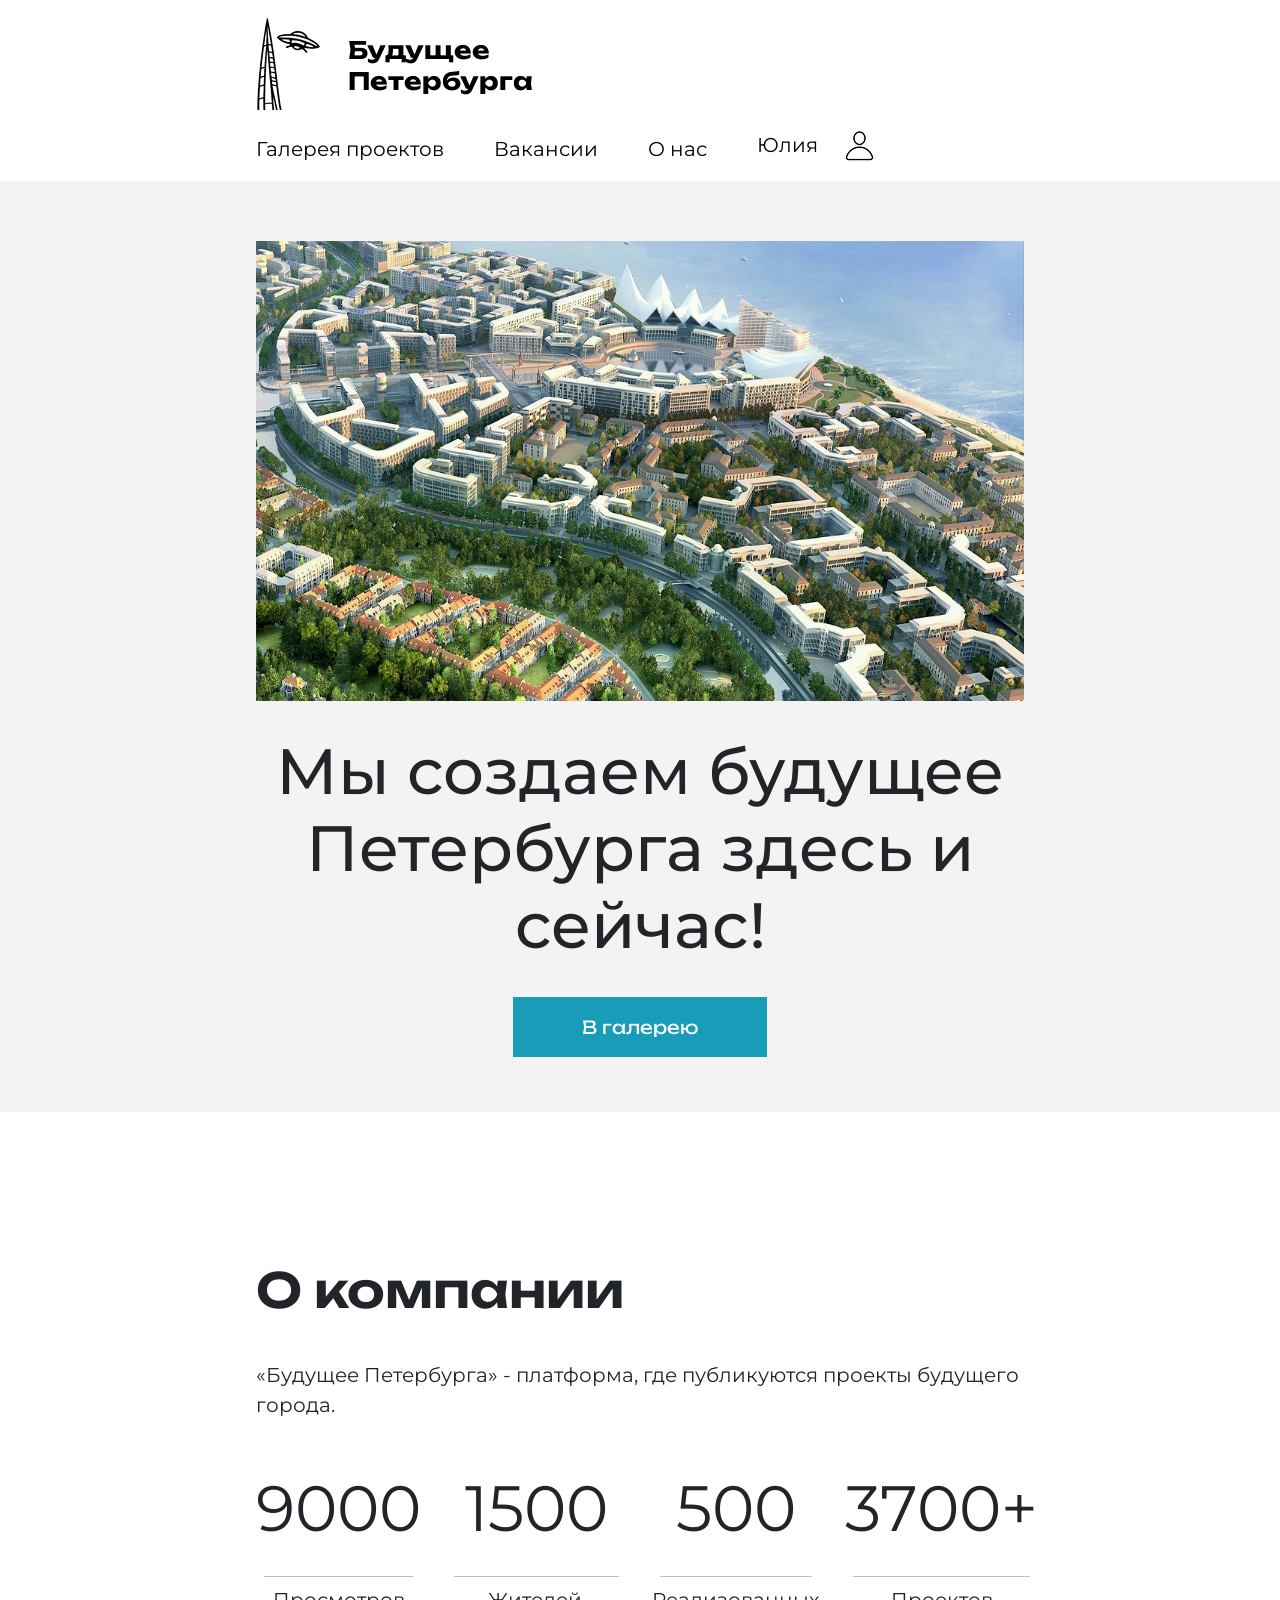
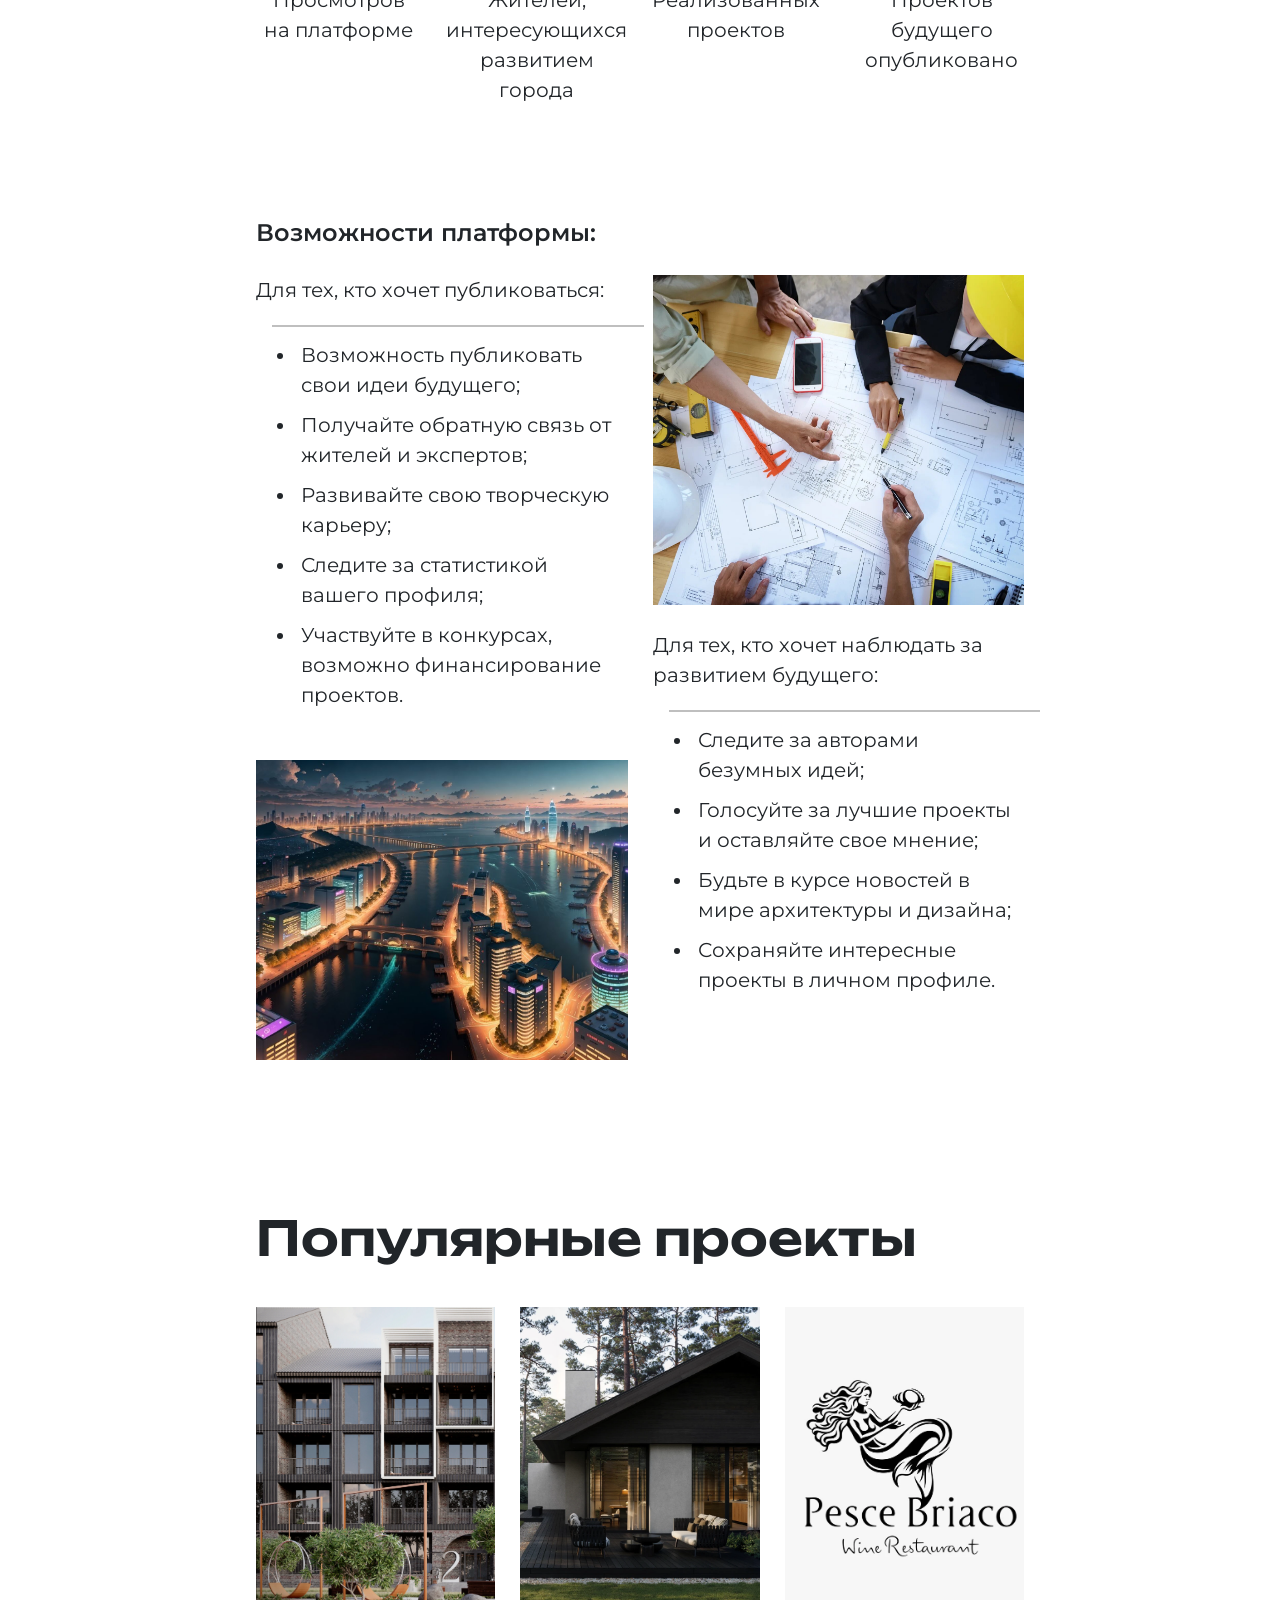
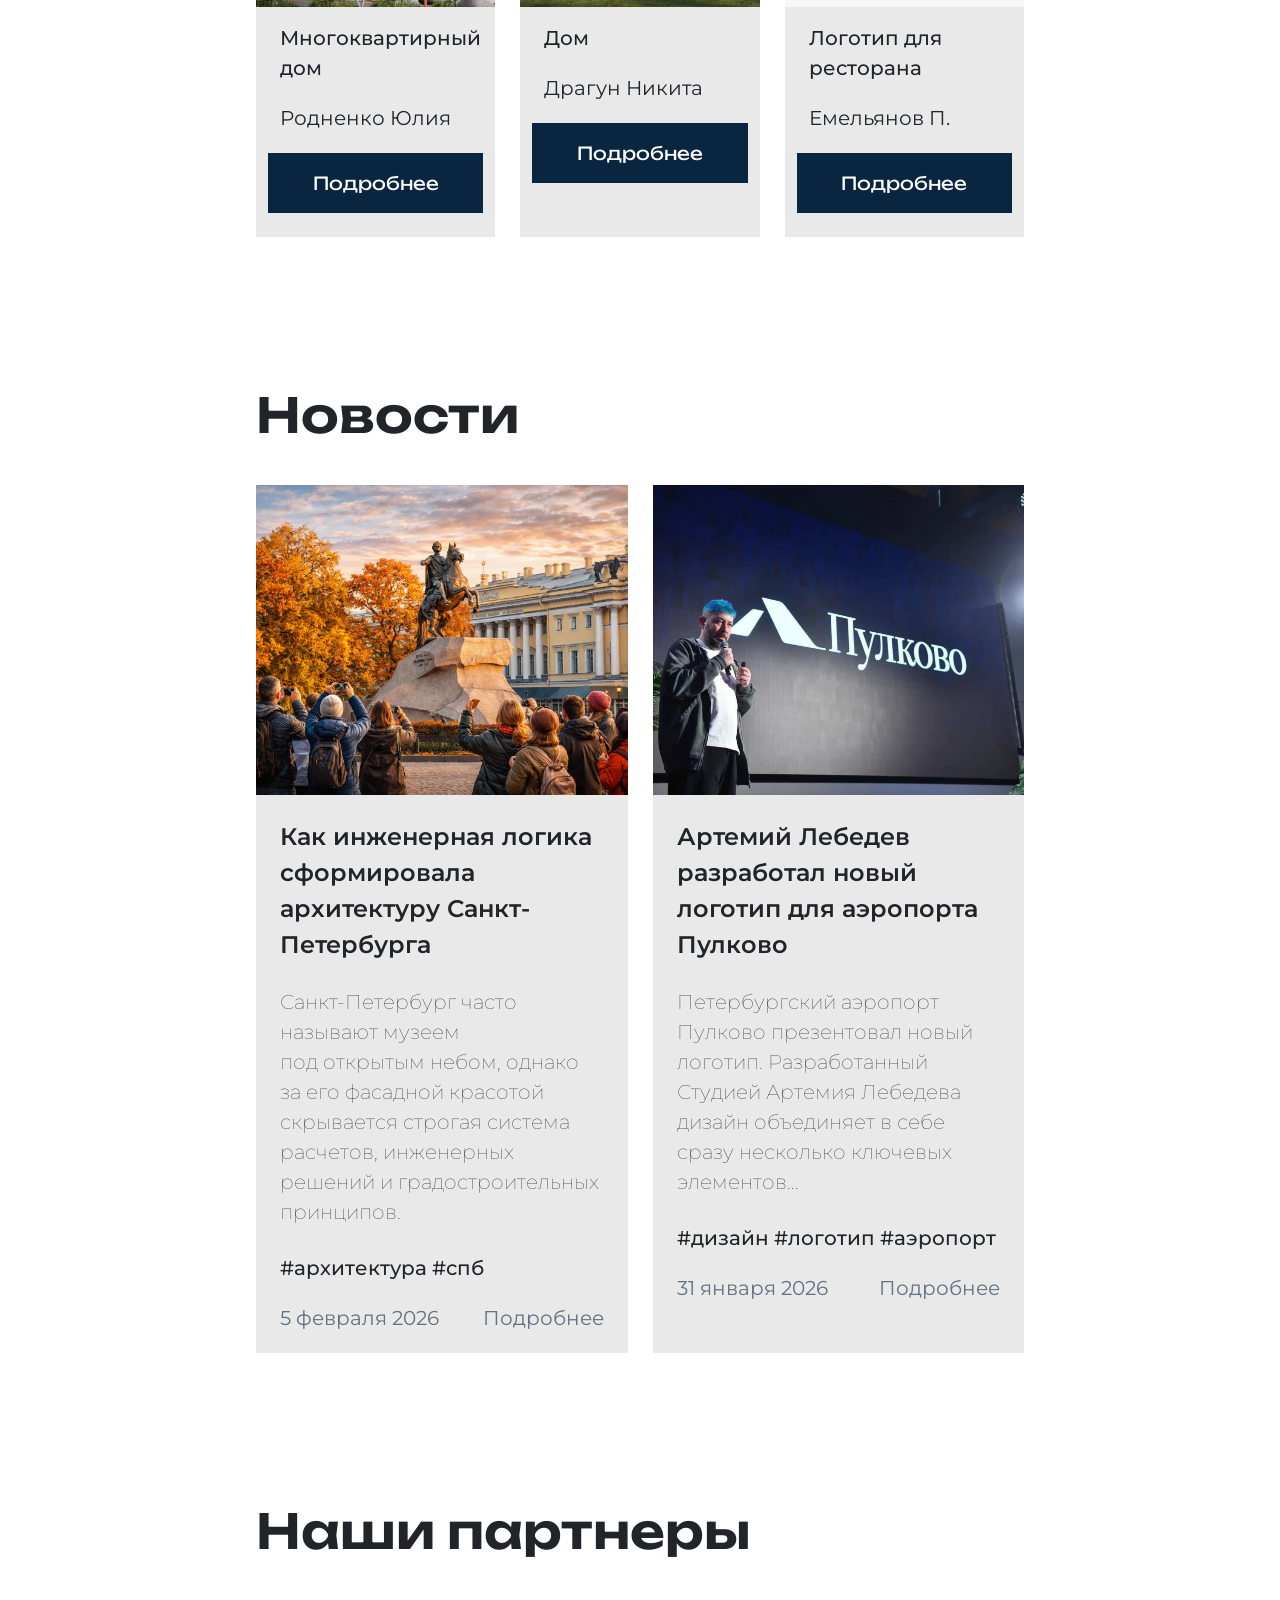
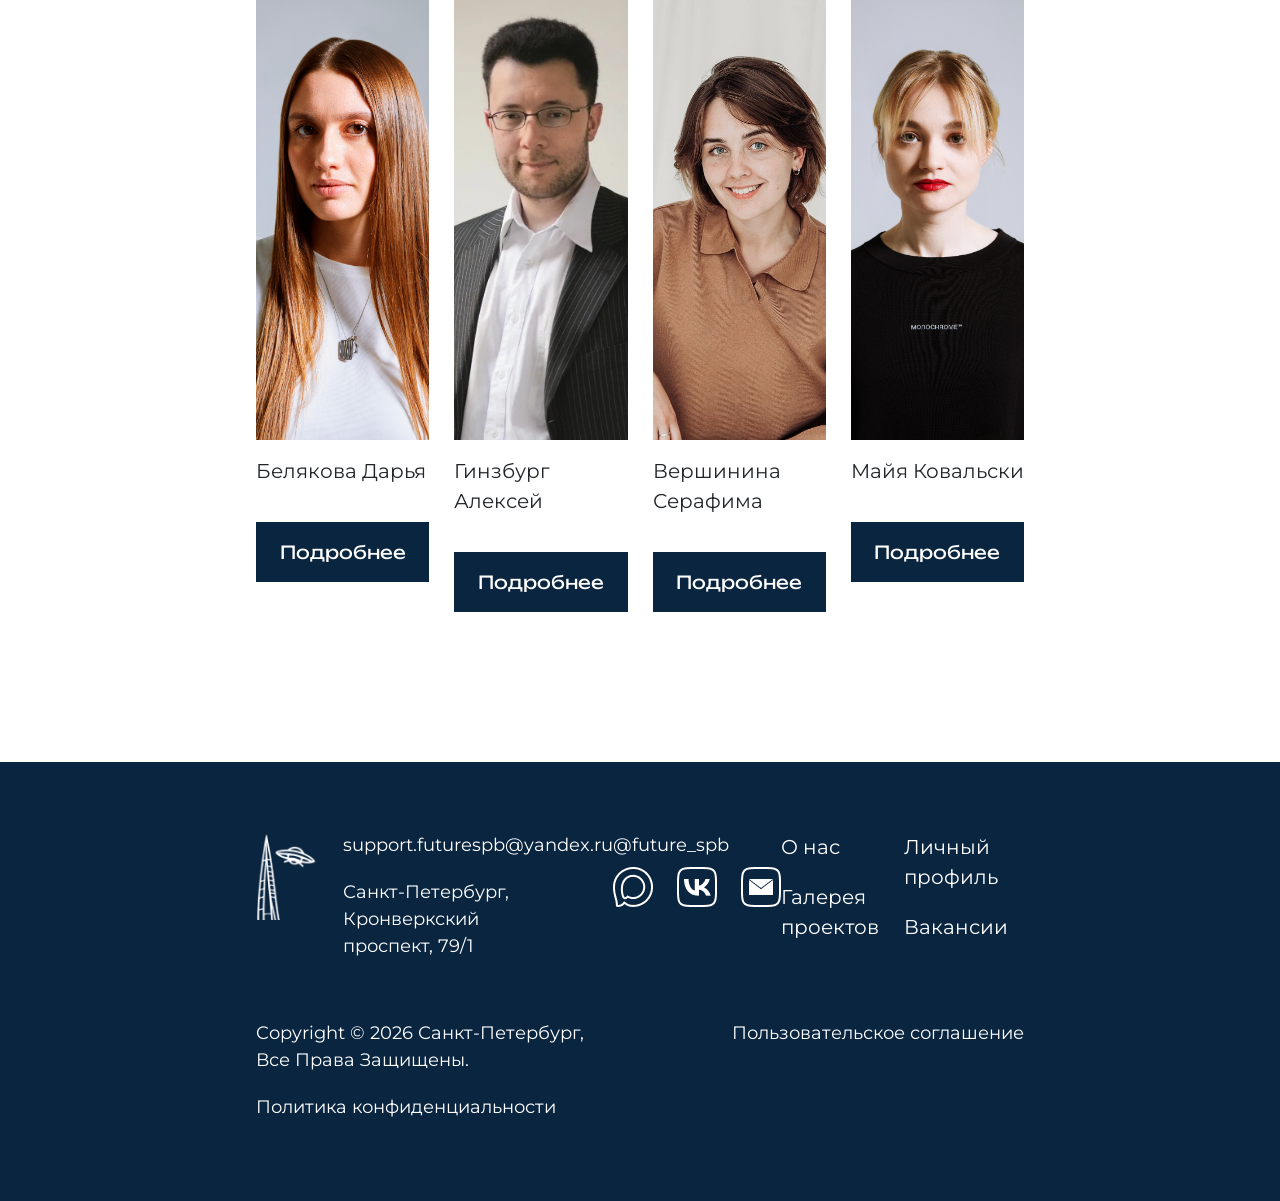
==== index.html @ 9d656112 "Add files via upload" ====
<!DOCTYPE html>
<html lang="en">
<head>
    <meta charset="UTF-8">
    <meta name="viewport" content="width=device-width, initial-scale=1.0">
    <title>Будущее Петербурга</title>
    <link href="https://cdn.jsdelivr.net/npm/bootstrap@5.3.8/dist/css/bootstrap.min.css" rel="stylesheet" integrity="sha384-sRIl4kxILFvY47J16cr9ZwB07vP4J8+LH7qKQnuqkuIAvNWLzeN8tE5YBujZqJLB" crossorigin="anonymous">
    <link href="https://fonts.googleapis.com/css?family=Unbounded" rel="stylesheet">
    <link rel="stylesheet" href="style.css"> 
</head>
<body>
    <div class="content">
        <header class="shapka">
                <div class="logo">
                    <img class="logo_img" src="img/Group 239.png" alt="logo">
                    <h2><a href="index.html">Будущее<br>Петербурга</a></h2>
                </div>
                <nav class="navigation">
                    <input type="checkbox" id="burger-checkbox" class="burger-checkbox">
                    <label for="burger-checkbox" class="burger-icon">
                        <span></span>
                        <span></span>
                        <span></span>
                    </label>
                    <ul class="nav-menu">
                        <li><a href="gallery.html">Галерея проектов</a></li>
                        <li><a href="jobs.html">Вакансии</a></li>
                        <li><a href="about_us.html">О нас</a></li>
                        <li>
                            <div class="profile_shapka">
                                <a href="profile.html">Юлия</a>
                                <img class="profile_icon" src="img/UserMale.png" alt="icon_profile">
                            </div>
                        </li>
                    </ul>
                </nav>
        </header>
    </div>
        <section  class="block_banner">
            <div class="content">
                <div class="banner_block">
                    <img class="img_homebanner" src="img/banner.jpg" alt="bannerimg">
                    <h1>Мы создаем будущее<br>Петербурга здесь и сейчас!</h1>
                    <button class="button_homebanner">В галерею</button>
                </div>
            </div>
        </section>
    <div class="content">
        <section class="section_n">
            <h2>О компании</h2>
            <p>«Будущее Петербурга» - платформа, где публикуются проекты будущего города.</p>
            <div class="stat">
                <div class="stat1">
                    <p class="stat_num">9000</p>
                    <hr>
                    <p>Просмотров на&nbsp;платформе</p>
                </div>
                <div class="stat1">
                    <p class="stat_num">1500</p>
                    <hr>
                    <p>Жителей, интересующихся развитием города</p>
                </div>
                <div class="stat1">
                    <p class="stat_num">500</p>
                    <hr>
                    <p>Реализованных проектов</p>
                </div>
                <div class="stat1">
                    <p class="stat_num">3700+</p>
                    <hr>
                    <p>Проектов будущего опубликовано</p>
                </div>
            </div>
            <p class="podzagolovok">Возможности платформы:</p>
            <div class="vozmojnosti">
                <div class="vozmojnosti_n">
                    <p>Для тех, кто хочет публиковаться:</p>
                    <hr>
                    <ul>
                        <li>Возможность публиковать свои идеи будущего;</li>
                        <li>Получайте обратную связь от жителей и&nbsp;экспертов;</li>
                        <li>Развивайте свою творческую карьеру;</li>
                        <li>Следите за статистикой вашего профиля;</li>
                        <li>Участвуйте в конкурсах, возможно финансирование проектов.</li>
                    </ul>
                    <img class="vozmojnosti_img1" src="img/vozmojnost2.jpg" alt="vozmojnost1img1">
                </div>
                <div class="vozmojnosti_n">
                    <img class="vozmojnosti_img2" src="img/vozmojnost1.jpg" alt="vozmojnost1img2">
                    <p>Для тех, кто хочет наблюдать за развитием будущего:</p>
                    <hr>
                    <ul>
                        <li>Следите за авторами безумных идей;</li>
                        <li>Голосуйте за лучшие проекты и оставляйте свое мнение;</li>
                        <li>Будьте в курсе новостей в мире архитектуры и&nbsp;дизайна;</li>
                        <li>Сохраняйте интересные проекты в личном профиле.</li>
                    </ul>
                </div>
            </div>    
        </section>
        <section>
            <h2>Популярные проекты</h2>
            <div class="popular_projects">
                <article class="popular_project">
                    <img class="popprojectimg" src="img/popproject1.png" alt="popprojectimg1">
                    <p class="heshtag">Многоквартирный дом</p>
                    <p>Родненко Юлия</p>
                    <div class="button_popproject_block">
                        <button class="button_popproject">Подробнее</button>
                    </div> 
                </article>
                <article class="popular_project">
                    <img class="popprojectimg" src="img/popproject2.png" alt="popprojectimg2">
                    <p class="heshtag">Дом</p>
                    <p>Драгун Никита</p>
                    <div class="button_popproject_block">
                        <button class="button_popproject">Подробнее</button>
                    </div>
                </article>
                <article class="popular_project">
                    <img class="popprojectimg" src="img/popproject3.png" alt="popprojectimg3">
                    <p class="heshtag">Логотип для ресторана</p>
                    <p>Емельянов П.</p>
                    <div class="button_popproject_block">
                        <button class="button_popproject">Подробнее</button>
                    </div>
                </article>
            </div>
        </section>
        <section>
            <h2>Новости</h2>
            <div class="novosti">
                <article class="novost">
                    <img class="novost_img" src="img/novost1.jpg" alt="imgnovost1">
                    <div class="novost_text">
                        <p class="podzagolovok">Как инженерная логика сформировала архитектуру Санкт-Петербурга</p>
                        <p class="text_light">Санкт-Петербург часто называют музеем под&nbsp;открытым небом, однако за его фасадной красотой скрывается строгая система расчетов, инженерных решений и&nbsp;градостроительных принципов.</p>
                        <p class="heshtag">#архитектура #спб</p>
                        <div class="novost_inf">
                            <p>5 февраля 2026</p>
                            <p>Подробнее</p>
                        </div>
                    </div> 
                </article>
                <article class="novost">
                    <img class="novost_img" src="img/novost2.jpg" alt="imgnovost2">
                    <div class="novost_text">
                        <p class="podzagolovok">Артемий Лебедев разработал новый логотип для аэропорта Пулково</p>
                        <p class="text_light">Петербургский аэропорт Пулково презентовал новый логотип. Разработанный Студией Артемия Лебедева дизайн объединяет в себе сразу несколько ключевых элементов...</p>
                        <p class="heshtag">#дизайн #логотип #аэропорт</p>
                        <div class="novost_inf">
                            <p>31 января 2026</p>
                            <p>Подробнее</p>
                        </div>
                    </div>
                </article> 
            </div>
        </section>
        <section>
            <h2>Наши партнеры</h2>
            <div class="partners">
                <div class="partner_n">
                    <img class="partnerimg" src="img/partner1.jpg" alt="partnerimg1">
                    <p>Белякова Дарья</p>
                    <button class="button_partners">Подробнее</button>
                </div>
                <div class="partner_n">
                    <img class="partnerimg" src="img/partner2.jpg" alt="partnerimg2">
                    <p>Гинзбург Алексей</p>
                    <button class="button_partners">Подробнее</button>
                </div>
                <div class="partner_n">
                    <img class="partnerimg" src="img/partner3.jpg" alt="partnerimg3">
                    <p>Вершинина Серафима</p>
                    <button class="button_partners">Подробнее</button>
                </div>
                <div class="partner_n">
                    <img class="partnerimg" src="img/partner4.jpg" alt="partnerimg4">
                    <p>Майя Ковальски</p>
                    <button class="button_partners">Подробнее</button>
                </div>
            </div>
        </section>
    </div>
    <footer>
        <div class="footer_1">
            <div class="fotter">
                <div class="fotter_logo">
                    <img class="logo_img_footer" src="img/Mask group.png" alt="logo_footeer">
                </div>   
                <div class="contacts_footer">
                    <p>support.futurespb@yandex.ru</p>
                    <p>Санкт-Петербург, Кронверкский<br>проспект, 79/1</p>
                </div> 
            </div>
            <div>
                <p style="margin-bottom: 8px;">@future_spb</p>
                <div class="icons_footer">
                    <img class="iconsfooter" src="img/max_icon_white.png" alt="max">
                    <img class="iconsfooter" src="img/vk_icon_white.png" alt="vk">
                    <img class="iconsfooter" src="img/mail_icon_white.png" alt="mail">
                </div>
            </div>
            <div class="footer_text">
                <p><a href="about_us.html">О нас</a></p>
                <p><a href="gallery.html">Галерея проектов</a></p>
            </div>
            <div class="footer_text">
                <p><a href="profile.html">Личный профиль</a></p>
                <p><a href="jobs.html">Вакансии</a></p>
            </div>
        </div>   
        <div class="footer_2">
            <p>Copyright © 2026 Санкт-Петербург,<br>Все Права Защищены.</p>
            <p>Пользовательское соглашение</p>
            <p>Политика конфиденциальности</p>
        </div>
    </footer>
    <script src="script.js"></script>
</body>
</html>
---- style.css ----
@import url('https://fonts.googleapis.com/css2?family=Montserrat:ital,wght@0,100..900;1,100..900&display=swap');
.shapka {
    display: flex;
    justify-content: space-between;
    align-items: center;
    flex-wrap: wrap;
    gap: 20px;
    padding: 15px 0;
}
*{
    font-size: 20px;
    font-family: "Montserrat", sans-serif;
    font-weight: 400;
}
.shapka a {
    text-decoration: none;
    color: black;
}
.logo {
    display: flex;
    align-items: center;
    gap: 25px;
    font-family: "Unbounded";
}
.logo a {
    font-size: 24px;
    font-family: "Unbounded";
    font-weight: bold;
}
.logo h2 {
    line-height: 0.6;
}
.burger-checkbox {
    display: none; 
}
.navigation {
    display: flex;
    justify-content: space-between;
    font-family: "Montserrat", sans-serif;
    font-size: 24px;
}
.navigation ul {
    display: flex;
    gap: 50px;
    list-style: none;
    text-decoration: none;
    margin: 0;
    padding: 0;
}
.navigation li {
    text-decoration: none;
    font-size: 24px;
}
.profile_shapka {
    display: flex;
    justify-content: space-between; 
    font-family: "Montserrat", sans-serif;
    font-size: 24px;
    gap: 25px;
}
/* p {
    font-family: "Montserrat", sans-serif;
    font-size: 22px;
    font-weight: 400;
} */
h1 {
    font-family: "Montserrat", sans-serif;
    font-size: 64px;
}
h2 {
    font-size: 48px;
    font-family: "Unbounded";
    font-weight: 600;
}
h3 {
    font-family:"Montserrat", sans-serif;
    font-size: 24px;
    font-weight: 400;
}
.content {
    width: 60%; /* ноутюук 90%, компьютер 60%*/
    margin: 0 auto;
}
section {
    margin-bottom: 150px;
}
section h2 {
    margin-bottom: 40px;
}

/*ГЛАВНАЯ*/

.block_banner {
    background-color: #F3F3F3;
}
.banner_block {
    text-align: center;
}
.button_homebanner {
    width: 33%;
    height: 60px;
    font-family: "Unbounded";
    font-size: 18px;
    font-weight: 400;
    color: white;
    background-color: #189CB7;
    margin-top: 24px;
    margin-bottom: 55px;
    border: none;
}
.img_homebanner {
    width: 100%;
    height: 460px;
    margin-top: 60px;
    margin-bottom: 32px;
}
.stat1 hr {
    border: none;
    background-color: black;
    height: 1pt;
    margin: 8px 8px;
}
.stat {
    display: flex;
    gap: 25px;
    margin-top: 40px;
    margin-bottom: 90px;
}
.stat1 {
    width: 100%;
    text-align: center;
}
.stat_num {
    font-size: 64px;
}
.podzagolovok {
    font-size: 24px;
    font-weight: 600;
    margin-bottom: 24px;
}
.text_light {
    font-weight: 100;
    margin-bottom: 26px;
    margin-right: 24px;
}
.heshtag {
    font-weight: 500;
}
.vozmojnosti {
    display: flex;
    gap: 25px;
}
.vozmojnosti_n {
    width: 100%;
}
.vozmojnosti_n hr {
    border: none;
    background-color: black;
    width: 100%;
    height: 1pt;
    margin: 8px 16px;
}
.vozmojnosti_n li {
    padding: 5px;
    font-family: "Montserrat", sans-serif;
}
.vozmojnosti_img1 {
    width: 100%;
    height: 300px;
    object-fit: cover;
    margin-top: 25px;
}
.vozmojnosti_img2 {
    width: 100%;
    height: 330px;
    object-fit: cover;
    margin-bottom: 25px;
}
.popular_projects {
    display: flex;
    justify-content: space-between;
    gap: 25px;
}
.popprojectimg {
    width: 100%;
    height: 300px;
    margin-bottom: 16px;
    object-fit: cover;
}
.button_popproject {
    width: 90%;
    height: 60px;
    color:white;
    background-color: #0A2540;
    margin-bottom: 24px;
    font-family: "Unbounded";
    font-size: 18px;
    font-weight: 400;
    border: none;
}
.button_popproject_block {
    text-align: center;
}
.popular_project {
    width: 100%;
    text-align:left;
    background-color: #E9E9E9;
}
.popular_project p {
    margin-left: 24px;
}
.novosti {
    display: flex;
    gap: 25px;
}
.novost {
    background-color: #E9E9E9;
    width: 100%;
}
.novost_text p {
    margin-left: 24px;
}
.novost_img {
    width: 100%;
    height: 310px;
    object-fit: cover;
    margin-bottom: 24px;
}
.novost_inf {
    display: flex;
    justify-content: space-between;
    margin-right:24px ;
    color: #0A2540;
    opacity: 0.6;

    margin-top: 16px;
}
.partners {
    display: flex;
    gap: 25px;
}
.partner_n {
    width: 100%;
}
.partnerimg {
    width: 100%;
    height: 440px;
    object-fit: cover;
    margin-bottom: 16px;
}
.button_partners {
    width: 100%;
    height: 60px;
    background-color: #0A2540;
    color: white;
    margin-top: 16px;
    font-family: "Unbounded";
    font-size: 18px;
    font-weight: 400;
    border: none;
}
footer p {
    font-size: 18px;
}
footer {
    background-color: #0A2540;
    color: white;
    
}
.footer_1 {
    display: flex;
    width: 60%; /* ноутюук 90%, компьютер 60%*/
    margin: 0 auto;
    justify-content: space-between;
    padding-top: 70px;
}
.footer_2 {
    display: flex;
    flex-wrap: wrap;
    justify-content: space-between;
    width: 60%;  /* ноутюук 90%, компьютер 60%*/
    margin: 0 auto;
    padding-bottom: 60px;
    margin-top: 40px;
}
.logo_img_footer {
    height: 88px;
}
.contacts_footer {
    gap: 8px;
}
.fotter {
    display: flex;
    gap: 25px;
}
.footer_text {
    gap: 8px; 
}
.footer_text a {
    text-decoration: none;
    color: white;
}
.icons_footer {
    display: flex;
    gap: 24px;
}

/*ГАЛЕРЕЯ*/

.nameh2 {
    margin-top: 90px;
    margin-bottom: 60px;
}
.filter1 {
    display: grid;
    grid-template-columns: auto 1fr;
    align-items: baseline;
    gap: 16px;
}
select {
    font-family: "Montserrat", sans-serif;
    font-size: 20px;
    border: none;
}
option {
    border: none;
}
.arrowdownimg {
    width: 2%;
    height: 10px;
}
.filterr {
    border: none;
    background-color: black;
    height: 1pt;
    width: 100%;
    margin-top: 0;
    margin-bottom: 24px;
}
.grid_gallery {
    display: grid;
    grid-template-columns: repeat(4, 1fr);
    grid-template-rows: auto;
    column-gap: 25px;
    row-gap: 60px;
}
.gallery_projects {
    display: grid;
    width: 100%;
    grid-template-rows: auto auto auto; 
}
.article_twolike {
    display: grid;
    grid-template-columns: repeat(2, 1fr);
    gap: 16px;
    align-items: start;
}
.article_stat_n {
    display: grid;
    grid-template-rows: auto auto;
    gap: 4px;
    justify-items: center;
}
.article_text_all {
    display: grid;
    grid-template-columns: auto auto;
    padding-top: 16px;
}
.icons_gallery {
    vertical-align: middle;
    width: 24px;
    height: auto;
}
.article_text {
    display: flex;
    padding-right: 8px;
}
.images {
    position: relative;
}
.heart {
    position: absolute;
    top: 16px;
    right: 16px;
    cursor: pointer;
    z-index: 2;
}
.galleryimg {
    width: 100%;
    height: 310px;
    object-fit: cover;
}
.article_views {
    opacity: 0.6;
    font-size: 22px;
    margin: 0;
}
.gallery_button {
    align-content: center;
    width: 33%;
    height: 60px;
    background-color: #0A2540;
    color: white;
    font-size: 18px;
    font-family: "Unbounded";
    font-weight: 400;
    border: none;
}
.button_gallery {
    margin-top: 60px;
    text-align: center;
}

/* О нас */

.img_aboutcompany1 {
    width: 100%;
    height: 100%;
    object-fit: cover;
}
.img_rucovoditel {
    width: 100%;
    height: 432px;
    object-fit: cover;
    object-position: 0% 15%;
}
.img_sotrudniki {
    width: 100%;
    height: 477px;
    object-fit: cover;
    margin-bottom: 24px;
}

.card {
    border: none;
    --bs-card-spacer-y: 0;
    --bs-card-spacer-x: 0;
}
.card-img-top {
    width: 100%;
    height: 477px;
    object-fit: cover;
    margin-bottom: 24px;
    border-top-left-radius: 0;
    border-top-right-radius: 0;
}
.card.mb-3 {
    border: none;
    margin-bottom: 60px !important;
}

.img-fluid {
    width: 100%;
    height: 432px;
    object-fit: cover;
    object-position: 0% 15%;
}
.card-title {
    font-size: 24px;
    font-weight: 600;
    margin-bottom: 24px;
}
.rounded-start {
    border-bottom-left-radius: 0 !important;
    border-top-left-radius: 0 !important;
}
.medium-24 {
    font-size: 20px;
    font-weight: 500;
}
.icons_media {
    display: flex;
    gap: 24px;
    margin-top: 8px;
}
.text-contacts p {
    padding: 0 0 8px;
    margin: 0;
}
.text-contacts {
    margin-bottom: 24px;

}
@media (min-width: 1400px) {
    .container, .container-lg, .container-md, .container-sm, .container-xl, .container-xxl {
        max-width: 1183px;
    }
}

/* Вакансии */

.imgjobs {
    width: 25%;
    height: 324px;
    object-fit: cover;
}
.button_jobs {
    width: 33%;
    height: 60px;
    background-color: #0A2540;
    color: white;
    font-size: 18px;
    font-family: "Unbounded";
    font-weight: 400;
    border: none;
    margin-top: 12px;
}
.form_l {
    width: 100%;
}
.form_f {
    width: 100%;
}
.applicationimg {
    width: 50%;
    height: 570px;
    object-fit: cover;
}
.forma_appc {
    display: flex;
    gap: 25px;
}
.button_app {
    width: 100%;
    height: 60px;
    background-color: #189CB7;
    color: white;
    font-size: 18px;
    font-family: "Unbounded";
    font-weight: 400;
    border: none;
}
.mb-3 {
    margin-bottom: 16px !important;
}
textarea {
    margin-bottom: 12px;
}
.jobs_name {
    margin-bottom: 16px;
}
.form-control {
  height: 60px;
  display: block;
  width: 100%;
  padding: .375rem .75rem;
  font-weight: 400;
  line-height: 1.5;
  color: black;
  -webkit-appearance: none;
  -moz-appearance: none;
  appearance: none;
  background-color: #E9E9E9;
  background-clip: padding-box;
  border: none;
  border-radius: 0;
  transition: border-color .15s 
ease-in-out, box-shadow .15s 
ease-in-out;
}
.form-control:focus {
  border-color: #189CB7;
  box-shadow: 0 0 0 .15rem #189CB7;
}
.vakansii {

}
.vakansia {
    display: flex;
    flex-direction: column;
    gap: 25px;
}
.vakansia_info {
    display: flex;
    flex-direction: column;
    justify-content: space-between;
}
.vakansia_info_if {
    display: flex;
    justify-content: space-between;
}
.vv {
    display: flex;
    gap:25px;
}
/* Личный профиль */

.navigation_profile {
    display: flex;
}
.navigation_n1 {
    background-color: #189CB7;
    color: white;
    padding: 24px 24px;
    font-family: "Montserrat", sans-serif;
}
.navigation_n {
    background-color: #E9E9E9;
    color: black;
    padding: 24px 24px;
    font-family: "Montserrat", sans-serif;
}
.hr_navigation_profile {
    margin: 0;
    padding: 0;
    opacity: 1;
    margin-bottom: 60px;
}
.img_profile {
    width: 100%;
    height: 100%;
    object-fit: cover;
}
.profile_block1 {
    display: flex;
    gap: 25px;
}
.profile_block1_n1 {
    display: flex;
    width: 33%;
}
.profile_block1_n2 {
    display: flex;
    width: 67%;
}
.profile_block1_n {
    display: flex;
}
.profile_block1_n_1 {
    width: 62%;
}
.profile_block1_n_2 {
    width: 48%;
}
.profile_inf {
    display: flex;
    justify-content: space-between;
}
.button_profile1 {
    width: 100%;
    height: 60px;
    font-size: 18px;
    font-family: "Unbounded";
    font-weight: 400;
    border: none;
    background-color: #0A2540;
    color: white;
    margin-top: 50px;
}
.about_me {
    display: flex;
    flex-direction: column;
    gap: 16px;
    margin-top: 24px;
}
.about_me p {
    margin-bottom: 0px;
}
.username1 {
    margin-top: 16px;
    margin-bottom: 24px;
}
.profile_inff {
    display: flex;
    flex-direction: column;
    gap: 16px;
}
.profile_inf p {
    margin-bottom: 0px;
}
.h3_profile {
    margin-bottom: 40px;
}
.img_profile1 {
    width: 100%;
    height: 289px;
}
.inf_stat {
    margin-top: 40px;
}
.img_profile2 {
    width: 100%;
    height: 289px;
}
.numbers {
    display: flex;
    justify-content: space-around;
    margin-top: 4px;
}
.numbers p {
    font-weight: 100;
}
.filter2 {
    display: grid;
    grid-template-columns: auto 1fr;
    align-items: baseline;
    gap: 16px;
    margin-top: 90px;
    margin-bottom: 40px;
}
.profile_block2 {

}
.statiss {
    display: flex;
    gap: 25px;
}
.profile_block3 {

}
.izbrannoe_cont {
    display: grid;
    column-gap: 25px;
    row-gap: 60px;
    grid-template-columns: repeat(4, 1fr);
    grid-template-rows: auto;
    
}
.izbrannoe_card {
    display: flex;
    flex-direction: column;
    width: 100%;
    
}
.cross {
    position: absolute;
    top: 16px;
    right: 16px;
    cursor: pointer;
    z-index: 2; 
}
.img_profile3 {
    width: 100%;
    height: 265px;
    object-fit: cover;
}
.inf_heart {
    margin-top: 24px;
    display: flex;
    flex-direction: column;
    gap: 8px;
    margin-bottom: auto;
}
.semibold-20 {
    font-weight: 600;
}
.button_projectsp {
    width: 100%;
    height: 60px;
    font-size: 18px;
    font-family: "Unbounded";
    font-weight: 400;
    border: none;
    background-color: #E9E9E9;
    color: black;
    margin-top: 16px;
}
.chat_block {
    display: flex;
    gap: 45px;
    align-items: center;
}
.chat_img {
    border-radius: 150px;
    height: 70px;
}
.chatn {
    display: flex;
    justify-content: space-between;
    align-items: center;
}
.done {
    height: 40px;
}
.done2 {
    height: 22px;
}

/* адаптив планшет */

@media (min-width: 768px) and (max-width: 991px) {
    body {
    font-size: 18px;
    font-family: "Montserrat", sans-serif;
}
    * {
        font-size: 18px;
    }
    .shapka {
        display: flex;
        justify-content: space-between;
        align-items: center;
        flex-wrap: wrap;
        gap: 20px;
        padding: 15px 0;
    }
    .shapka a {
        text-decoration: none;
        color: black;
}
    .logo {
        display: flex;
        align-items: center;
        gap: 25px;
        font-family: "Unbounded";
    }
    .burger-checkbox {
        display: none;
    }
    .burger-icon {
        display: flex;
        flex-direction: column;
        width: 30px;
        height: 22px;
        justify-content: space-between;
    }
    .burger-icon span {
        height: 3px;
        width: 100%;
        background-color: black;
    }
    .nav-menu {
        display: none !important;
        flex-direction: column !important;
        width: 100%;
        background-color: white;
        align-items: center;
        padding: 20px 0;
        margin-top: 20px;
        border-top: 1px solid #eee;
    }
    .nav-menu li {
        margin: 10px 0;
        width: 100%;
        text-align: center;
    }
    .burger-checkbox:checked ~ .nav-menu {
        display: flex !important;
    }
    .navigation ul {
        gap: 0 !important;
    }
    .logo a {
        font-size: 18px;
        font-family: "Unbounded";
        font-weight: bold;
}
    .logo h2 {
        line-height: 0.9;
}
    .navigation {
        flex-wrap: wrap;
        display: flex;
        justify-content: flex-end;
        font-family: "Montserrat", sans-serif;
        font-size: 18px;
    }
    .navigation ul {
        display: flex;
        gap: 50px;
        list-style: none;
        text-decoration: none;
        margin: 0;
        padding: 0;
        position: absolute;
        top: 120px;
        left: 4px;
        z-index: 10;
    }
    .navigation li {
        display: flex;
        justify-content: flex-end;
        text-decoration: none;
        font-size: 18px;
        margin-right: 84px;
    }
    .profile_shapka {
        display: flex;
        justify-content: flex-end;
        justify-content: space-between; 
        font-family: "Montserrat", sans-serif;
        font-size: 24px;
        gap: 8px;
    }
    h1 {
        font-family: "Montserrat", sans-serif;
        font-size: 24px;
}
    h2 {
        font-size: 24px;
        font-family: "Unbounded";
        font-weight: 600;
}
    h3 {
        font-family:"Montserrat", sans-serif;
        font-size: 20px;
        font-weight: 400;
}
    .content {
        width: 90%; /* ноутюук 90%, компьютер 60%*/
        margin: 0 auto;
    }
    section {
        margin-bottom: 65px;
}
    section h2 {
        margin-bottom: 35px;
}
    /*ГЛАВНАЯ*/

    .block_banner {
        background-color: #F3F3F3;
}
    .banner_block {
        text-align: center;
}
    .button_homebanner {
        width: 50%;
        height: 44px;
        font-family: "Unbounded";
        font-size: 16px;
        font-weight: 400;
        color: white;
        background-color: #189CB7;
        margin-top: 24px;
        margin-bottom: 24px;
        border: none;
}
    .img_homebanner {
        width: 100%;
        height: 400px;
        margin-top: 24px;
        margin-bottom: 24px;
}
    .stat1 hr { 
        border: none;
        background-color: black;
        height: 1pt;
        margin: 8px 8px;
    }
    .stat {
        display: flex;
        flex-wrap: wrap; 
        gap: 20px;
        margin-top: 32px;
        margin-bottom: 35px; 
    }
    .stat1 {
        width: 48%;
        text-align: center;
}
    .stat_num {
        font-size: 40px;
}
    .podzagolovok {
        font-size: 20px;
        font-weight: 600;
        margin-bottom: 24px; /* подумать */
}   
    .text_light {
        font-weight: 100;
        margin-bottom: 26px;
        margin-right: 24px;
    }
    .heshtag {
        font-weight: 500;
}
    .vozmojnosti {
        display: flex;
        gap: 20px;
    }
    .vozmojnosti_n {
        width: 100%;
}
    .vozmojnosti_n hr {
        border: none;
        background-color: black;
        width: 100%;
        height: 1pt;
        margin: 8px 16px;  /* подумать */
}
    .vozmojnosti_n li {
        padding: 5px; /* подумать */
        font-family: "Montserrat", sans-serif;
    }
    .vozmojnosti_img1 {
        width: 100%;
        height: 400px; /* подумать */
        object-fit: cover;
        margin-top: 24px;
}
    .vozmojnosti_img2 {
        width: 100%;
        height: 430px; /* подумать */
        object-fit: cover;
        margin-bottom: 44px;
}
    .popular_projects {
    display: flex;
    overflow-x: auto;
    overflow-y: hidden;
    scroll-snap-type: x mandatory;
    scroll-behavior: smooth;
    width: 768px;
    max-width: 100%;
    margin: 50px auto;
    padding: 10px;
    justify-content: space-between;
    gap: 20px;
    align-items: stretch;
    }
    .popprojectimg {
        width: 100%;
        height: 100%; 
        margin-bottom: 16px;
        object-fit: cover;
    }
    .button_popproject {
        width: 90%;
        height: 44px;
        color:white;
        background-color: #0A2540;
        margin-bottom: 24px;
        font-family: "Unbounded";
        font-size: 16px;
        font-weight: 400;
        border: none;
}
    .button_popproject_block {
        text-align: center;
}
    .popular_project {
        width: 100%;
        min-width: 80%;
        max-width: 80%;
        flex-shrink: 0;
        scroll-snap-align: start;
        text-align:left;
        background-color: #E9E9E9;
}
    .popular_project p {
        margin-left: 18px;
}
    .novosti {
        display: flex;
        gap: 20px;
        align-items: stretch;
}
    .novost {
        background-color: #E9E9E9;
        width: 48%;
        display: flex;
        flex-direction: column;

}
    .novost_text p {
        flex-grow: 1;
        margin-left: 0;
        margin-bottom: 12px;
}
    .novost_text {
        display: flex;
        flex-direction: column;
        flex-grow: 1;
        padding: 16px; 
    }
    .novost_img {
        width: 100%;
        height: 264px; /* подумать */
        object-fit: cover;
        margin-bottom: 16px;
        flex-shrink: 0;
}
    .novost_inf {
        display: flex;
        justify-content: space-between;
        margin-right: 0;
        color: #0A2540;
        opacity: 0.6;
        margin-top: auto;
    }
    .partners {
        display: flex;
        gap: 20px;
        overflow-x: auto;
        overflow-y: hidden;
        scroll-snap-type: x mandatory;
        scroll-behavior: smooth;
        width: 768px;
        max-width: 100%;
        margin: 50px auto;
        padding: 10px;

}
    .partner_n {
        width: 100%;
        min-width: 80%;
        max-width: 80%;
        flex-shrink: 0;
        scroll-snap-align: start;
}
    .partnerimg {
        width: 100%;
        height: 440px;
        object-fit: cover;
        margin-bottom: 16px;
    }
    .button_partners {
        width: 100%;
        height: 44px;
        background-color: #0A2540;
        color: white;
        margin-top: 16px;
        font-family: "Unbounded";
        font-size: 16px;
        font-weight: 400;
        border: none;
}
    footer p {
        font-size: 16px; /* подумать */
}
    footer {
        background-color: #0A2540;
        color: white;
        
}
    .footer_1 {
        display: flex;
        gap: 40px;
        flex-wrap: wrap;
        width: 90%; /*90%*/
        margin: 0 auto;
        justify-content: space-between;
        padding-top: 70px; /* подумать */
    }
    .footer_2 {
        display: flex;
        column-gap: 150px;
        justify-content: space-between;
        width: 90%;  /*90%*/
        margin: 0 auto;
        padding-bottom: 60px;
        margin-top: 40px; /* подумать */
    }
    .logo_img_footer {
        height: 61px; /* подумать */
}
    .contacts_footer {
        gap: 8px;
    }
    .fotter {
        display: flex;
        gap: 25px;
    }
    .footer_text {
        gap: 8px; 
}
    .footer_text a {
        text-decoration: none;
        color: white;
}
    .icons_footer {
        display: flex;
        gap: 8px;
    }
    /*ГАЛЕРЕЯ*/

    .nameh2 {
        margin-top: 45px;
        margin-bottom: 35px;
}
    .filter1 {
        display: grid;
        grid-template-columns: auto 1fr;
        align-items: baseline;
        gap: 16px;
}
    select {
        font-family: "Montserrat", sans-serif;
        font-size: 18px;
        border: none;
}
    option {
        border: none;
}
    .arrowdownimg {
        width: 2%;
        height: 10px;
}
    .filterr {
        border: none;
        background-color: black;
        height: 1pt;
        width: 100%;
        margin-top: 0;
        margin-bottom: 20px;
}
    .grid_gallery {
        display: grid;
        grid-template-columns: repeat(2, auto);
        grid-template-rows: auto;
        column-gap: 20px;
        row-gap: 35px;
}
    .gallery_projects {
        display: grid;
        width: 100%;
        grid-template-rows: auto auto auto; 
}
    .article_twolike {
        display: grid;
        grid-template-columns: repeat(2, auto);
        gap: 16px;
        align-items: start;
        justify-items: end;
        justify-content: end;
}
    .article_stat_n {
        display: grid;
        grid-template-rows: auto auto;
        gap: 8px;
        justify-items: center;
}
    .article_text_all {
        display: grid;
        grid-template-columns: auto auto;
        padding-top: 16px;
}
    .icons_gallery {
        vertical-align: middle;
        width: 20px;
        height: auto;
}
    .article_text {
        display: flex;
        padding-right: 16px;
}
    .images {
        position: relative;
}
    .heart {
        position: absolute;
        top: 20px;
        right: 20px;
        cursor: pointer;
        z-index: 2;
        width: 24px;
}
    .galleryimg {
        width: 100%;
        height: 335px;
        object-fit: cover;
}
    .article_views {
        opacity: 0.6;
        font-size: 16px;
        margin: 0;
}
    .gallery_button {
        align-content: center;
        width: 50%;
        height: 44px;
        background-color: #0A2540;
        color: white;
        font-size: 16px;
        font-family: "Unbounded";
        font-weight: 400;
        border: none;
}
    .button_gallery {
        margin-top: 35px;
        text-align: center;
}
    /* О нас */

    .img_aboutcompany1 {
        width: 100%;
        height: 100%;
        object-fit: cover;
}
    .img_rucovoditel {
        width: 100%;
        height: 370px;
        object-fit: cover;
        object-position: 0% 25%;
}
    .img_sotrudniki {
        width: 100%;
        height: 477px;
        object-fit: cover;
        margin-bottom: 24px;
    }
    .contactss {
        margin-top: 65px;
        display: flex;
        gap: 20px;
        flex-direction: row;
    }
    .card {
        border: none;
        --bs-card-spacer-y: 0;
        --bs-card-spacer-x: 0;
    }
    .card-img-top {
        width: 100%;
        height: 477px;
        object-fit: cover;
        margin-bottom: 24px;
        border-top-left-radius: 0;
        border-top-right-radius: 0;
    }
    .card.mb-3 {
        border: none;
        margin-bottom: 65px !important;
    }

    .img-fluid {
        width: 100%;
        height: 370px;
        object-fit: cover;
        object-position: 60% 15%;
}
    .card-title {
        font-size: 24px;
        font-weight: 600;
        margin-bottom: 24px;
    }
    .rounded-start {
        border-bottom-left-radius: 0 !important;
        border-top-left-radius: 0 !important;
    }
    .medium-24 {
        font-size: 20px;
        font-weight: 500;
    }
    .icons_media {
        display: flex;
        gap: 20px;
        margin-top: 8px;
    }
    .text-contacts p {
        padding: 0 0 8px;
        margin: 0;
}
    .text-contacts {
        margin-bottom: 24px;
}
    
    .container, .container-md, .container-sm {
        max-width: 720px; /* подумать*/
    }
    .iconsfooter {
        width: 34px;
}

    /* Вакансии */

    .imgjobs {
        width: 37%;
        height: 100%;
        object-fit: cover;
}
    
    .button_jobs {
        width: 62%;
        height: 44px;
        background-color: #0A2540;
        color: white;
        font-size: 16px;
        font-family: "Unbounded";
        font-weight: 400;
        border: none;
        margin-top: 20px;
}
    .form_l {
        width: 48%;
}
    .form_f {
        width: 100%;
        display: flex;
}
    fieldset {
        display: flex;
        flex-wrap: wrap;
        gap: 20px;
}
    .applicationimg {
        width: 100%;
        height: 185px;
        object-fit: cover;
}
    .forma_appc {
        display: flex;
        flex-wrap: wrap;
        gap: 20px;
}
    .button_app {
        width: 48%;
        height: 44px;
        background-color: #189CB7;
        color: white;
        font-size: 18px;
        font-family: "Unbounded";
        font-weight: 400;
        border: none;
        margin-top: -65px;
}
    textarea.form-control {
        height: 104px;
}
    textarea {
        margin-bottom: 0px;
}
    .jobs_name {
        margin-bottom: 20px;
}
    .form-control {
    height: 44px;
    display: block;
    width: 100%;
    padding: .375rem .75rem;
    font-weight: 400;
    line-height: 1.5;
    color: black;
    -webkit-appearance: none;
    -moz-appearance: none;
    appearance: none;
    background-color: #E9E9E9;
    background-clip: padding-box;
    border: none;
    border-radius: 0;
    transition: border-color .15s 
    ease-in-out, box-shadow .15s 
    ease-in-out;
}
    .form-control:focus {
    border-color: #189CB7;
    box-shadow: 0 0 0 .15rem #189CB7;
}
    .vakansia {
        display: flex;
        flex-direction: row;
        gap: 20px;
}
    .vakansia_info {
        display: flex;
        flex-direction: column;
        justify-content: space-between;
}
    .vakansia_info_if {
        display: flex;
        flex-direction: column;
        justify-content: space-between;
}
    .vv {
        display: flex;
        gap:20px;
}

    /* Личный профиль */

    .navigation_profile {
        display: flex;
    }
    .navigation_n1 {
        background-color: #189CB7;
        color: white;
        padding: 20px 20px;
        font-family: "Montserrat", sans-serif;
    }
    .navigation_n {
        background-color: #E9E9E9;
        color: black;
        padding: 20px 20px;
        font-family: "Montserrat", sans-serif;
    }
    .hr_navigation_profile {
        margin: 0;
        padding: 0;
        opacity: 1;
        margin-bottom: 35px;
    }
    .img_profile {
        width: 100%;
        height: 100%;
        object-fit: cover;
}
    .profile_inf {
        display: flex;
        justify-content: space-between;
    }
    .button_profile1 {
        width: 100%;
        height: 44px;
        font-size: 16px;
        font-family: "Unbounded";
        font-weight: 400;
        border: none;
        background-color: #0A2540;
        color: white;
        margin-top: 20px;
    }
    .about_me {
        display: flex;
        flex-direction: column;
        gap: 10px;
        margin-top: 20px;
    }
    .about_me p {
        margin-bottom: 0px;
    }
    .username1 {
        margin-top: 35px;
        margin-bottom: 22px;
    }
    .profile_inff {
        display: flex;
        flex-direction: column;
        gap: 16px;
    }
    .profile_inf p {
        margin-bottom: 0px;
    }
    .h3_profile {
        margin-bottom: 40px;
    }
    .img_profile1 {
        width: 100%;
    }
    .inf_stat {
        margin-top: 40px;
    }
    .img_profile2 {
        width: 100%;
        height: 80%;
    }
    .numbers {
        display: flex;
        justify-content: space-around;
        margin-top: 4px;

    }
    .numbers p {
        font-weight: 100;
    }
    .filter2 {
        display: grid;
        grid-template-columns: auto 1fr;
        align-items: baseline;
        gap: 16px;
        margin-top: 90px;
        margin-bottom: 40px;
    }
    .cross {
        position: absolute;
        top: 16px;
        right: 16px;
        cursor: pointer;
        z-index: 2; 
    }
    .img_profile3 {
        width: 100%;
        height: 265px;
        object-fit: cover;
    }
    .inf_heart {
        margin-top: 24px;
        display: flex;
        flex-direction: column;
        gap: 8px;
    }
    .semibold-20 {
        font-weight: 600;
    }
    .button_projectsp {
        width: 100%;
        height: 44px;
        font-size: 18px;
        font-family: "Unbounded";
        font-weight: 400;
        border: none;
        background-color: #E9E9E9;
        color: black;
        margin-top: 16px;
    }
    .chat_block {
        display: flex;
        gap: 45px;
        align-items: center;
    }
    .chat_img {
        border-radius: 150px;
        height: 70px;
    }
    .chatn {
        display: flex;
        justify-content: space-between;
        align-items: center;
    }
    .done {
        height: 40px;
    }
    .done2 {
        height: 22px;
    }
    /* Личный профиль */

    .profile_block1 {
        display: flex;
        flex-wrap: wrap;
        gap: 25px;
    }
    .profile_block1_n1 {
        display: flex;
        width: 48%;
    }
    .profile_block1_n2 {
        display: flex;
        gap: 20px;
        flex-wrap: wrap;
        width: 48%;
    }
    .profile_block1_n {
        display: flex;
    }
    .profile_block1_n_1 {
        width: 100%;
    }
    .profile_block1_n_2 {
        width: 100%;
    }
    .profile_inf {
        display: flex;
        justify-content: space-between;
    }
    .block_n {
        display: block; 
    }

    .profile_inff {
        display: flex;
        flex-direction: column;
        gap: 16px;
    }
    .profile_inf p {
        margin-bottom: 0px;
    }
    .h3_profile {
        margin-bottom: 40px;
    }
    .img_profile1 {
        width: 100%;
        height: 289px;
    }
    .inf_stat {
        margin-top: 40px;
    }
    .img_profile2 {
        width: 100%;
        height: 289px;
    }
    .profile_block2 {

    }
    .statiss {
        display: flex;
        flex-wrap: wrap;
        gap: 25px;
    }
    .statiss1 {
        width: 48%;
    }
    .profile_block3 {

    }
    .izbrannoe_cont {
        overflow-x: auto;
        scroll-snap-type: x mandatory;
        scroll-behavior: smooth;
        width: 768px;
        max-width: 100%;
        margin: 50px auto;
        display: flex;
        gap: 20px;

    }
    .izbrannoe_card {
        
        display: flex;
        flex-direction: column;
        width: 48%;
        min-width: 48%;
        scroll-snap-align: start;
        flex-shrink: 0;
    }

    .img_profile3 {
        width: 100%;
        height: 265px;
        object-fit: cover;
    }       
}

/* адаптив телефон */

@media (min-width: 360px) and (max-width: 767px) {
    body {
    font-size: 16px;
    font-family: "Montserrat", sans-serif;
}
    * {
        font-size: 16px;
}
    .shapka {
        display: flex;
        justify-content: space-between;
        align-items: center;
        flex-wrap: wrap;
        gap: 8px;
        padding: 15px 0;
    }
    .shapka a {
        text-decoration: none;
        color: black;
}
    .logo {
        display: flex;
        align-items: center;
        gap: 25px;
        font-family: "Unbounded";
    }
    .burger-checkbox {
        display: none;
    }
    .burger-icon {
        display: flex;
        flex-direction: column;
        width: 30px;
        height: 22px;
        justify-content: space-between;
    }
    .burger-icon span {
        height: 3px;
        width: 100%;
        background-color: black;
    }
    .nav-menu {
        display: none !important;
        flex-direction: column !important;
        width: 100%;
        background-color: white;
        align-items: center;
        padding: 20px 0;
        margin-top: 20px;
        border-top: 1px solid #eee;
    }
    .nav-menu li {
        margin: 8px 0;
        width: 100%;
        text-align: center;
    }
    .burger-checkbox:checked ~ .nav-menu {
        display: flex !important;
    }
    .navigation ul {
        gap: 0 !important;
    }
    .logo a {
        font-size: 18px;
        font-family: "Unbounded";
        font-weight: bold;
}
    .logo h2 {
        line-height: 0.9;
}

    .navigation {
        flex-wrap: wrap;
        display: flex;
        justify-content: flex-end;
        font-family: "Montserrat", sans-serif;
        font-size: 16px;
    }
    .navigation ul {
        display: flex;
        gap: 16px;
        list-style: none;
        text-decoration: none;
        margin: 0;
        padding: 0;
        position: absolute;
        top: 115px;
        left: 4px;
        z-index: 10;
    }
    .navigation li {
        display: flex;
        justify-content: flex-end;
        text-decoration: none;
        font-size: 16px;
        margin-right: 36px;
    }
    .profile_shapka {
        display: flex;
        justify-content: flex-end;
        justify-content: space-between; 
        font-family: "Montserrat", sans-serif;
        font-size: 16px;
        gap: 8px;
    }
    h1 {
        font-family: "Montserrat", sans-serif;
        font-size: 28px;
}
    h2 {
        font-size: 24px;
        font-family: "Unbounded";
        font-weight: 600;
}
    h3 {
        font-family:"Montserrat", sans-serif;
        font-size: 22px;
        font-weight: 400;
}
    .content {
        width: 90%; /* ноутюук 90%, компьютер 60%*/
        margin: 0 auto;
    }
    section {
        margin-bottom: 54px;
}
    section h2 {
        margin-bottom: 32px;
}
    /*ГЛАВНАЯ*/

    .block_banner {
        background-color: #F3F3F3;
}
    .banner_block {
        text-align: start;
}
    .button_homebanner {
        width: 100%;
        height: 44px;
        font-family: "Unbounded";
        font-size: 16px;
        font-weight: 400;
        color: white;
        background-color: #189CB7;
        margin-top: 24px;
        margin-bottom: 24px;
        border: none;
}
    .img_homebanner {
        width: 100%;
        height: 452px; /* подумать над высотой картинки*/
        margin-top: 40px;
        margin-bottom: 24px;
}
    .stat1 hr { /* подумать */
        border: none;
        background-color: black;
        height: 1pt;
        margin: 8px 8px;
    }
    .stat {
        display: flex;
        flex-wrap: wrap; 
        gap: 24px;
        margin-top: 24px;
        margin-bottom: 32px; /* подумать */
    }
    .stat1 {
        width: 100%;
        text-align: center;
}
    .stat_num {
        font-size: 40px;
}
    .podzagolovok {
        font-size: 20px;
        font-weight: 600;
        margin-bottom: 24px; /* подумать */
}   
    .text_light {
        font-weight: 100;
        margin-bottom: 26px;
        margin-right: 24px;
    }
    .heshtag {
        font-weight: 500;
}
    .vozmojnosti {
        display: flex;
        flex-wrap: wrap;
        gap: 24px;
}
    .vozmojnosti_n {
        width: 100%;
}
    .vozmojnosti_n hr {
        border: none;
        background-color: black;
        width: 100%;
        height: 1pt;
        margin: 8px 16px;  /* подумать */
}
    .vozmojnosti_n li {
        padding: 5px; /* подумать */
        font-family: "Montserrat", sans-serif;
    }
    .vozmojnosti_img1 {
        width: 100%;
        height: 162px; /* подумать */
        object-fit: cover;
        margin-top: 16px;
}
    .vozmojnosti_img2 {
        width: 100%;
        height: 162px; /* подумать */
        object-fit: cover;
        margin-bottom: 16px;
}
    .popular_projects {

        display: flex;
        overflow-x: auto;
        overflow-y: hidden;
        scroll-snap-type: x mandatory;
        scroll-behavior: smooth;
        width: 768px;
        max-width: 100%;
        margin: 50px auto;
        padding: 10px;
        justify-content: space-between;
        gap: 20px;
        align-items: stretch;
    }
    .popprojectimg {
        width: 100%;
        height: 250px; 
        margin-bottom: 16px;
        object-fit: cover;
    }
    .button_popproject {
        width: 90%;
        height: 44px;
        color:white;
        background-color: #0A2540;
        margin-bottom: 24px;
        font-family: "Unbounded";
        font-size: 16px;
        font-weight: 400;
        border: none;
}
    .button_popproject_block {
        text-align: center;
}
    .popular_project {
        width: 100%;
        min-width: 100%;
        max-width: 100%;
        flex-shrink: 0;
        scroll-snap-align: start;
        text-align:left;
        background-color: #E9E9E9;
}
    .popular_project p {
        margin-left: 18px;
}
    .novosti {
        display: flex;
        overflow-x: auto;
        overflow-y: hidden;
        scroll-snap-type: x mandatory;
        scroll-behavior: smooth;
        width: 390px;
        max-width: 100%;
        margin: 50px auto;
        padding: 10px;
        gap: 20px;
        align-items: stretch;
}
    .novost {
        background-color: #E9E9E9;
        width: 100%;
        display: flex;
        min-width: 100%;
        max-width: 100%;
        flex-shrink: 0;
        scroll-snap-align: start;
        flex-direction: column;
}
    .novost_text p {
        flex-grow: 1;
        margin-left: 0;
        margin-bottom: 12px;
}
    .novost_text {
        display: flex;
        flex-direction: column;
        flex-grow: 1;
        padding: 16px; 
    }
    .novost_img {
        width: 100%;
        height: 264px; /* подумать */
        object-fit: cover;
        margin-bottom: 16px;
        flex-shrink: 0;
}
    .novost_inf {
        display: flex;
        justify-content: space-between;
        margin-right: 0;
        color: #0A2540;
        opacity: 0.6;
        margin-top: auto;
    }
    .partners {
        display: flex;
        overflow-x: auto;
        overflow-y: hidden;
        scroll-snap-type: x mandatory;
        scroll-behavior: smooth;
        width: 390px;
        max-width: 100%;
        margin: 50px auto;
        padding: 10px;
        gap: 20px;
}
    .partner_n {
        width: 100%;
        min-width: 100%;
        max-width: 100%;
        flex-shrink: 0;
        scroll-snap-align: start;
}
    .partnerimg {
        width: 100%;
        height: 440px;
        object-fit: cover;
        margin-bottom: 16px;
    }
    .button_partners {
        width: 100%;
        height: 44px;
        background-color: #0A2540;
        color: white;
        margin-top: 16px;
        font-family: "Unbounded";
        font-size: 16px;
        font-weight: 400;
        border: none;
}
    footer p {
        font-size: 16px; /* подумать */
}
    footer {
        background-color: #0A2540;
        color: white;
        
}
    .footer_1 {
        display: flex;
        gap: 40px;
        flex-wrap: wrap;
        width: 90%; /*90%*/
        margin: 0 auto;
        justify-content: space-between;
        padding-top: 70px; /* подумать */
    }
    .footer_2 {
        display: flex;
        column-gap: 150px;
        justify-content: space-between;
        width: 90%;  /*90%*/
        margin: 0 auto;
        padding-bottom: 60px;
        margin-top: 40px; /* подумать */
    }
    .logo_img_footer {
        height: 61px; /* подумать */
}
    .contacts_footer {
        gap: 8px;
    }
    .fotter {
        display: flex;
        gap: 25px;
    }
    .footer_text {
        gap: 8px; 
}
    .footer_text a {
        text-decoration: none;
        color: white;
}
    .icons_footer {
        display: flex;
        gap: 8px;
    }
    /*ГАЛЕРЕЯ*/

    .nameh2 {
        margin-top: 48px;
        margin-bottom: 32px;
}
    .filter1 {
        display: grid;
        grid-template-columns: auto 1fr;
        align-items: baseline;
        gap: 8px;
}
    select {
        font-family: "Montserrat", sans-serif;
        font-size: 16px;
        border: none;
}
    option {
        border: none;
}
    .arrowdownimg {
        width: 2%;
        height: 10px;
}
    .filterr {
        border: none;
        background-color: black;
        height: 1pt;
        width: 100%;
        margin-top: 0;
        margin-bottom: 16px;
}
    .grid_gallery {
        display: grid;
        grid-template-columns: repeat(1, auto);
        grid-template-rows: auto;
        column-gap: 20px;
        row-gap: 32px;
}
    .gallery_projects {
        display: grid;
        width: 100%;
        grid-template-rows: auto auto auto; 
}
    .article_twolike {
        display: grid;
        grid-template-columns: repeat(2, auto);
        gap: 16px;
        align-items: start;
        justify-items: end;
        justify-content: end;
}
    .article_stat_n {
        display: grid;
        grid-template-rows: auto auto;
        gap: 8px;
        justify-items: center;
}
    .article_text_all {
        display: grid;
        grid-template-columns: auto auto;
        padding-top: 16px;
}
    .icons_gallery {
        vertical-align: middle;
        width: 25px;
        height: auto;
}
    .article_text {
        display: flex;
        padding-right: 16px;
}
    .images {
        position: relative;
}
    .heart {
        position: absolute;
        top: 16px;
        right: 16px;
        cursor: pointer;
        z-index: 2;
        width: 24px;
}
    .galleryimg {
        width: 100%;
        height: 351px;
        object-fit: cover;
}
    .article_views {
        opacity: 0.6;
        font-size: 16px;
        margin: 0;
}
    .gallery_button {
        align-content: center;
        width: 100%;
        height: 44px;
        background-color: #0A2540;
        color: white;
        font-size: 16px;
        font-family: "Unbounded";
        font-weight: 400;
        border: none;
}
    .button_gallery {
        margin-top: 32px;
        text-align: center;
}
    /* О нас */

    .img_aboutcompany1 {
        width: 100%;
        height: 100%;
        object-fit: cover;
}
    
    .img_rucovoditel {
        width: 100%;
        height: 322px;
        object-fit: cover;
        object-position: 0% 25%;
}
    .img_sotrudniki {
        width: 100%;
        height: 477px;
        object-fit: cover;
        margin-bottom: 24px;
    }
    .contactss {
        margin-top: 54px;
        display: flex;
        flex-direction: column;
        gap: 24px;
        
    }
    .row {
        display: flex;
        flex-wrap: wrap;
    }
    .card {
        border: none;
        --bs-card-spacer-y: 0;
        --bs-card-spacer-x: 0;
    }
    .card-img-top {
        width: 100%;
        height: 477px;
        object-fit: cover;
        margin-bottom: 24px;
        border-top-left-radius: 0;
        border-top-right-radius: 0;
    }
    .card.mb-3 {
        border: none;
        margin-bottom: 65px !important;
    }

    .img-fluid {
        width: 100%;
        height: 322px;
        object-fit: cover;
        object-position: 60% 15%;
}
    .card-title {
        font-size: 24px;
        font-weight: 600;
        margin-bottom: 24px;
    }
    .rounded-start {
        border-bottom-left-radius: 0 !important;
        border-top-left-radius: 0 !important;
    }
    .medium-24 {
        font-size: 20px;
        font-weight: 500;
    }
    .icons_media {
        display: flex;
        gap: 20px;
        margin-top: 8px;
    }
    .text-contacts p {
        padding: 0 0 8px;
        margin: 0;
}
    .text-contacts {
        margin-bottom: 24px;
}
    
    .container, .container-md, .container-sm {
        max-width: 720px; /* подумать*/
    }
    .iconsfooter {
        width: 34px;
}

        /* Вакансии */

    .imgjobs {
        width: 100%;
        height: 100%;
        object-fit: cover;
}
    .button_jobs {
        width: 100%;
        height: 44px;
        background-color: #0A2540;
        color: white;
        font-size: 16px;
        font-family: "Unbounded";
        font-weight: 400;
        border: none;
        margin-top: 6px;
}
    .form_l {
        width: 100%;
}
    .form_f {
        width: 100%;
        display: flex;
}
    fieldset {
        display: flex;
        flex-wrap: wrap;
        gap: 24px;
}
    .applicationimg {
        width: 100%;
        height: 185px;
        object-fit: cover;
}
    .forma_appc {
        display: flex;
        flex-wrap: wrap;
        gap: 32px;
}
    .button_app {
        width: 100%;
        height: 44px;
        background-color: #189CB7;
        color: white;
        font-size: 16px;
        font-family: "Unbounded";
        font-weight: 400;
        border: none;
}
    textarea.form-control {
        height: 104px;
}
    textarea {
        margin-bottom: 0px;
}
    .jobs_name {
        margin-bottom: 16px;
}
    .form-control {
    height: 44px;
    display: block;
    width: 100%;
    padding: .375rem .75rem;
    font-weight: 400;
    line-height: 1.5;
    color: black;
    -webkit-appearance: none;
    -moz-appearance: none;
    appearance: none;
    background-color: #E9E9E9;
    background-clip: padding-box;
    border: none;
    border-radius: 0;
    transition: border-color .15s 
    ease-in-out, box-shadow .15s 
    ease-in-out;
}
    .form-control:focus {
    border-color: #189CB7;
    box-shadow: 0 0 0 .15rem #189CB7;
}
    .vakansia {
        display: flex;

        gap: 20px;
}
    .vakansia_info {
        display: flex;
        flex-direction: column;
        justify-content: space-between;
}
    .vakansia_info_if {
        display: flex;
        flex-direction: column;
        justify-content: space-between;
}
    .vv {
        display: flex;
        flex-wrap: wrap;
        gap: 16px;
}

    /* Личный профиль */

    .navigation_profile {
        display: flex;
    }
    .navigation_n1 {
        background-color: #189CB7;
        color: white;
        padding: 20px 20px;
        font-family: "Montserrat", sans-serif;
}
    .navigation_n {
        background-color: #E9E9E9;
        color: black;
        padding: 20px 20px;
        font-family: "Montserrat", sans-serif;
    }
    .hr_navigation_profile {
        margin: 0;
        padding: 0;
        opacity: 1;
        margin-bottom: 35px;
    }
    .img_profile {
        width: 100%;
        height: 100%;
        object-fit: cover;
}
    .profile_inf {
        display: flex;
        justify-content: space-between;
    }
    .button_profile1 {
        width: 100%;
        height: 44px;
        font-size: 16px;
        font-family: "Unbounded";
        font-weight: 400;
        border: none;
        background-color: #0A2540;
        color: white;
        margin-top: 20px;
    }
    .about_me {
        display: flex;
        flex-direction: column;
        gap: 10px;
        margin-top: 20px;
    }
    .about_me p {
        margin-bottom: 0px;
    }
    .username1 {
        margin-top: 35px;
        margin-bottom: 22px;
    }
    .profile_inff {
        display: flex;
        flex-direction: column;
        gap: 16px;
    }
    .profile_inf p {
        margin-bottom: 0px;
    }
    .h3_profile {
        margin-bottom: 40px;
    }
    .img_profile1 {
        width: 100%;
    }
    .inf_stat {
        margin-top: 40px;
    }
    .img_profile2 {
        width: 100%;
        height: 80%;
    }
    .numbers {
        display: flex;
        justify-content: space-around;
        margin-top: 4px;

    }
    .numbers p {
        font-weight: 100;
    }
    .filter2 {
        display: grid;
        grid-template-columns: auto 1fr;
        align-items: baseline;
        gap: 16px;
        margin-top: 90px;
        margin-bottom: 40px;
    }
    .cross {
        position: absolute;
        top: 16px;
        right: 16px;
        cursor: pointer;
        z-index: 2; 
    }
    .img_profile3 {
        width: 100%;
        height: 265px;
        object-fit: cover;
    }
    .inf_heart {
        margin-top: 24px;
        display: flex;
        flex-direction: column;
        gap: 8px;
    }
    .semibold-20 {
        font-weight: 600;
    }
    .button_projectsp {
        width: 100%;
        height: 60px;
        font-size: 18px;
        font-family: "Unbounded";
        font-weight: 400;
        border: none;
        background-color: #E9E9E9;
        color: black;
        margin-top: 16px;
    }
    .chat_block {
        display: flex;
        gap: 45px;
        align-items: center;
    }
    .chat_img {
        border-radius: 150px;
        height: 70px;
    }
    .chatn {
        display: flex;
        justify-content: space-between;
        align-items: center;
    }
    .done {
        height: 40px;
    }
    .done2 {
        height: 22px;
    }
    .img_profile1 {
    width: 100%;
    height: 289px;
    }
.profile_block1 {
        display: flex;
        flex-wrap: wrap;
        gap: 25px;
    }
    .profile_block1_n1 {
        display: flex;
        width: 100%;
    }
    .profile_block1_n2 {
        display: flex;
        gap: 20px;
        flex-wrap: wrap;
        width: 100%;
    }
    .profile_block1_n {
        display: flex;
    }
    .profile_block1_n_1 {
        width: 100%;
    }
    .profile_block1_n_2 {
        width: 100%;
    }
    .profile_inf {
        display: flex;
        justify-content: space-between;
    }
    .block_n {
        display: block; 
    }

    .profile_inff {
        display: flex;
        flex-direction: column;
        gap: 16px;
    }
    .profile_inf p {
        margin-bottom: 0px;
    }
    .h3_profile {
        margin-bottom: 40px;
    }
    .img_profile1 {
        width: 100%;
        height: 289px;
    }
    .inf_stat {
        margin-top: 40px;
    }
    .img_profile2 {
        width: 100%;
        height: 289px;
    }
    .profile_block2 {

    }
    .statiss {
        display: flex;
        flex-wrap: wrap;
        gap: 20px;
    }
    .statiss1 {
        width: 100%;
    }
    .profile_block3 {

    }
.inf_stat {
    margin-top: 40px;
}
.img_profile2 {
    width: 100%;
    height: 289px;
}
.numbers {
    display: flex;
    justify-content: space-around;
    margin-top: 4px;
}
.numbers p {
    font-weight: 100;
}
.filter2 {
    display: grid;
    grid-template-columns: auto 1fr;
    align-items: baseline;
    gap: 16px;
    margin-top: 90px;
    margin-bottom: 40px;
}
.profile_block2 {

}
.statiss {
    display: flex;
    gap: 25px;
}
.profile_block3 {

}
.izbrannoe_cont {
        overflow-x: auto;
        scroll-snap-type: x mandatory;
        scroll-behavior: smooth;
        width: 390px;
        max-width: 100%;
        margin: 50px auto;
        display: flex;
        gap: 20px;

    }
    .izbrannoe_card {
        
        display: flex;
        flex-direction: column;
        width: 100%;
        min-width: 100%;
        scroll-snap-align: start;
        flex-shrink: 0;
    }
}
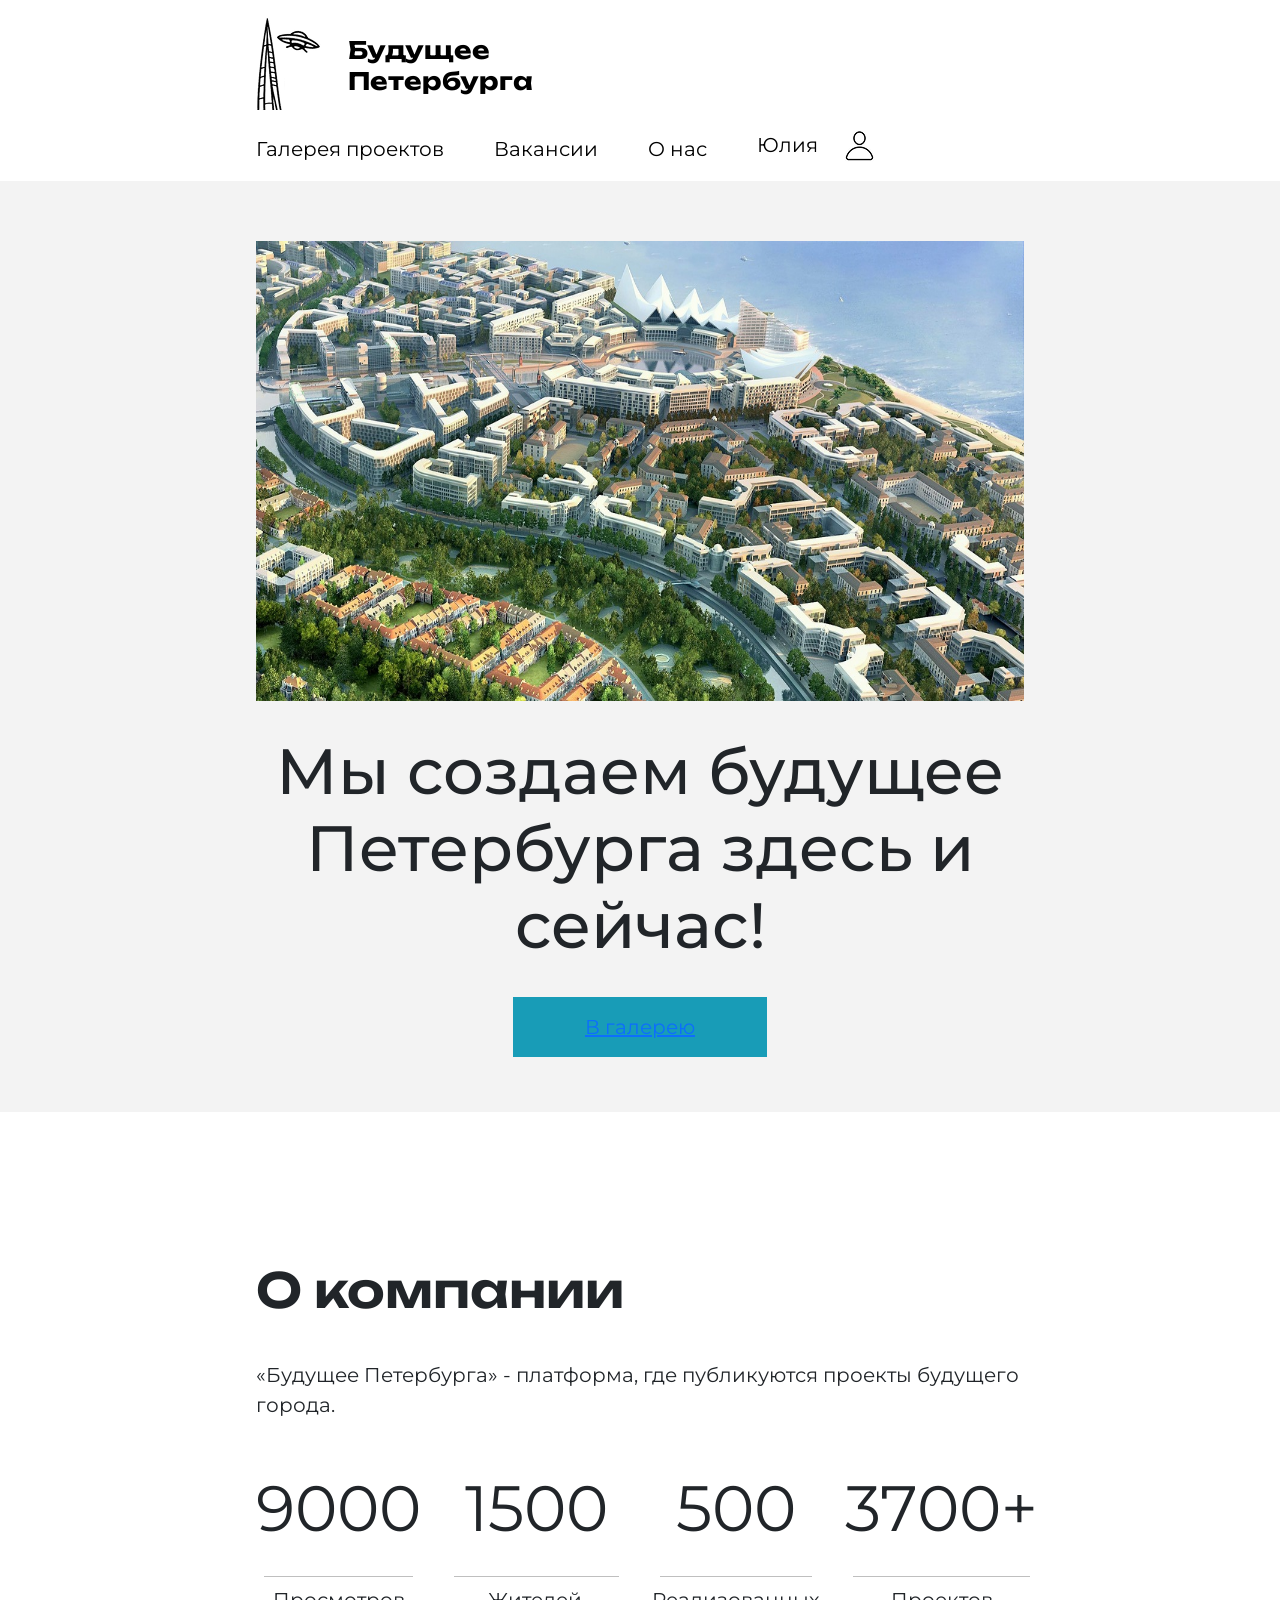
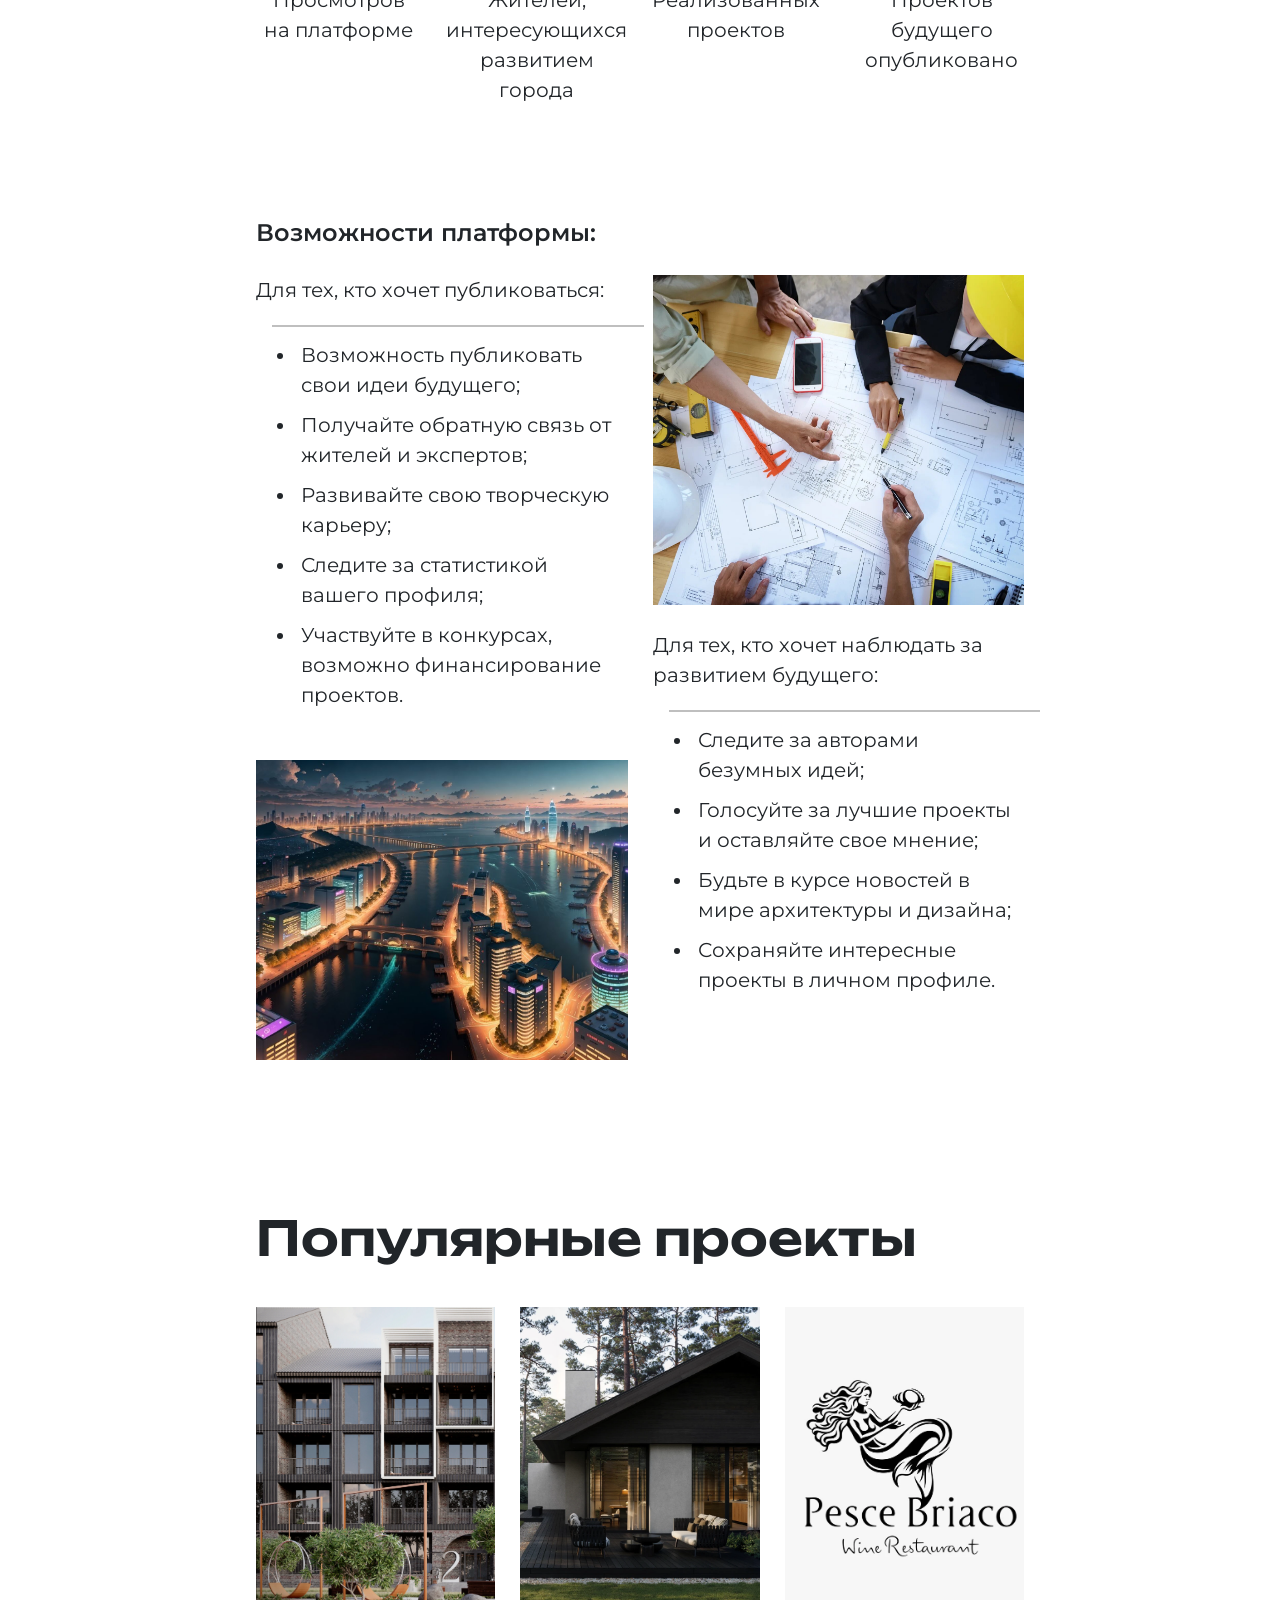
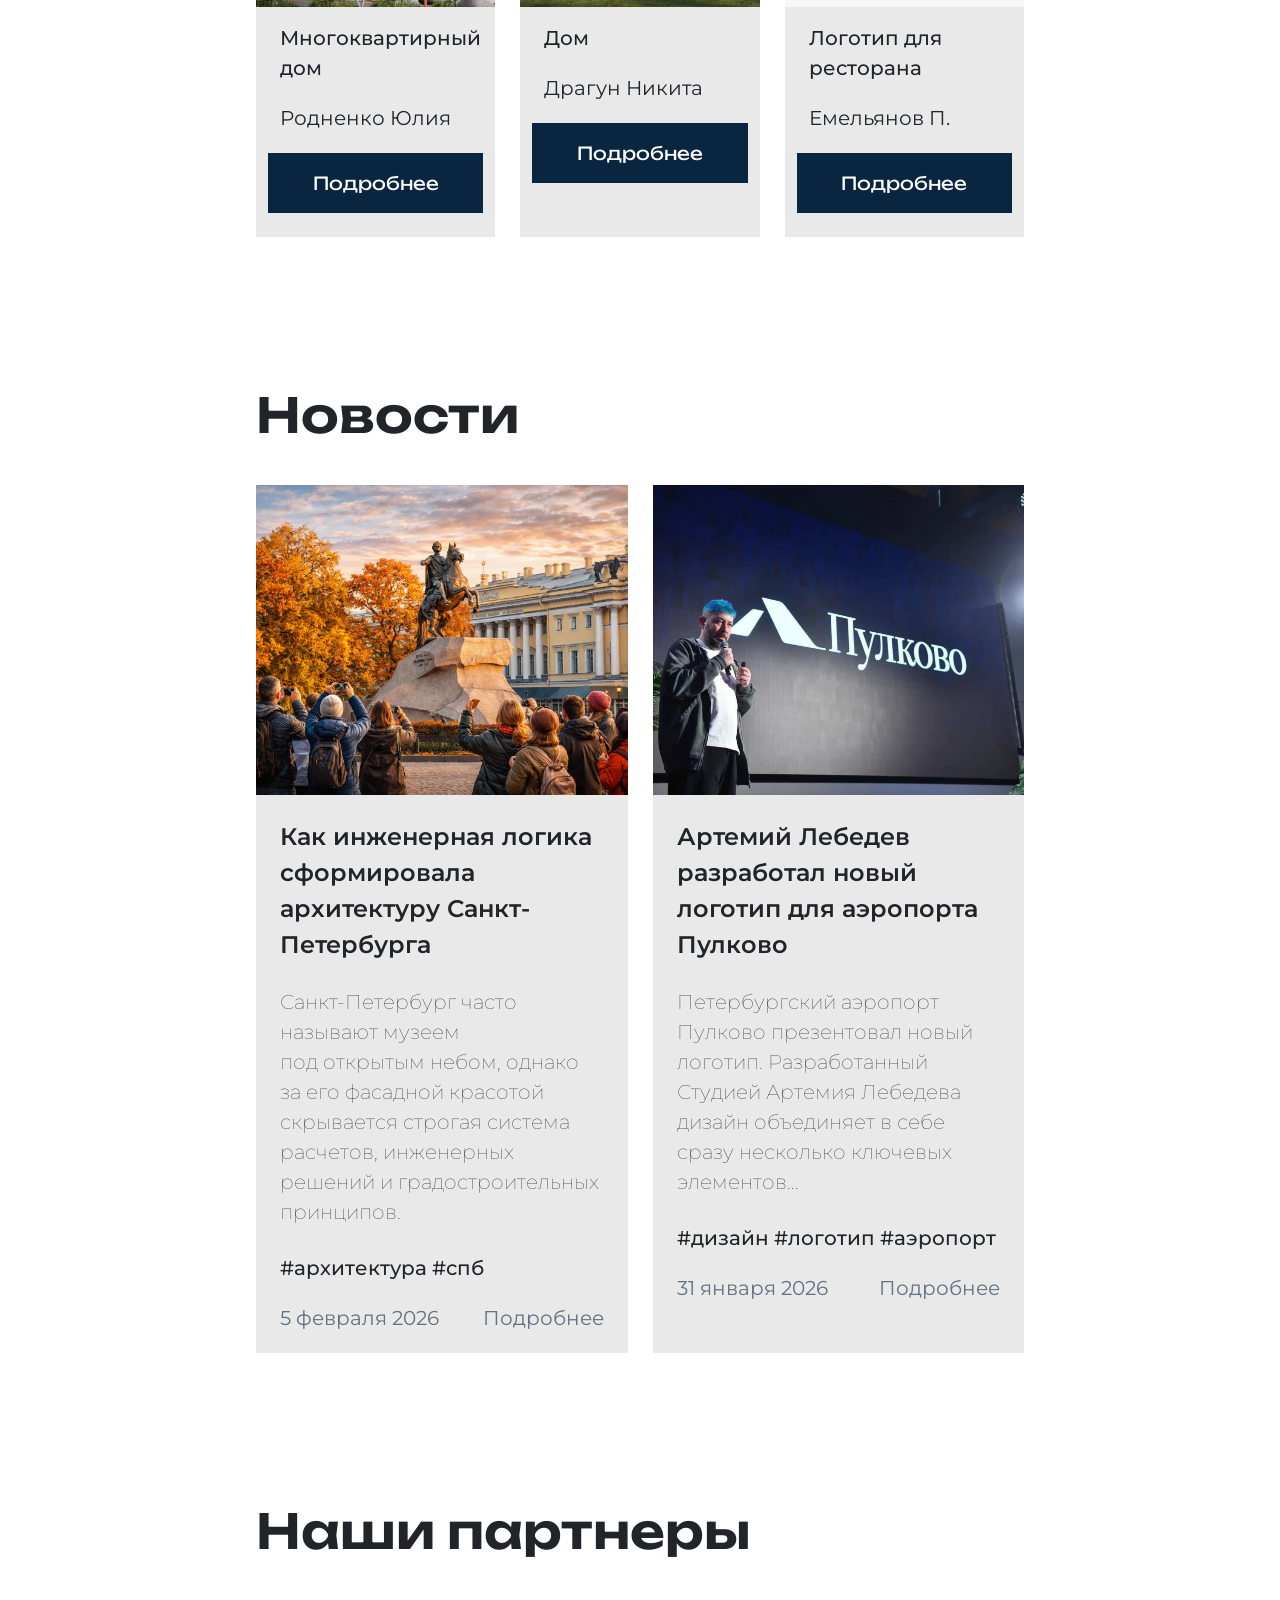
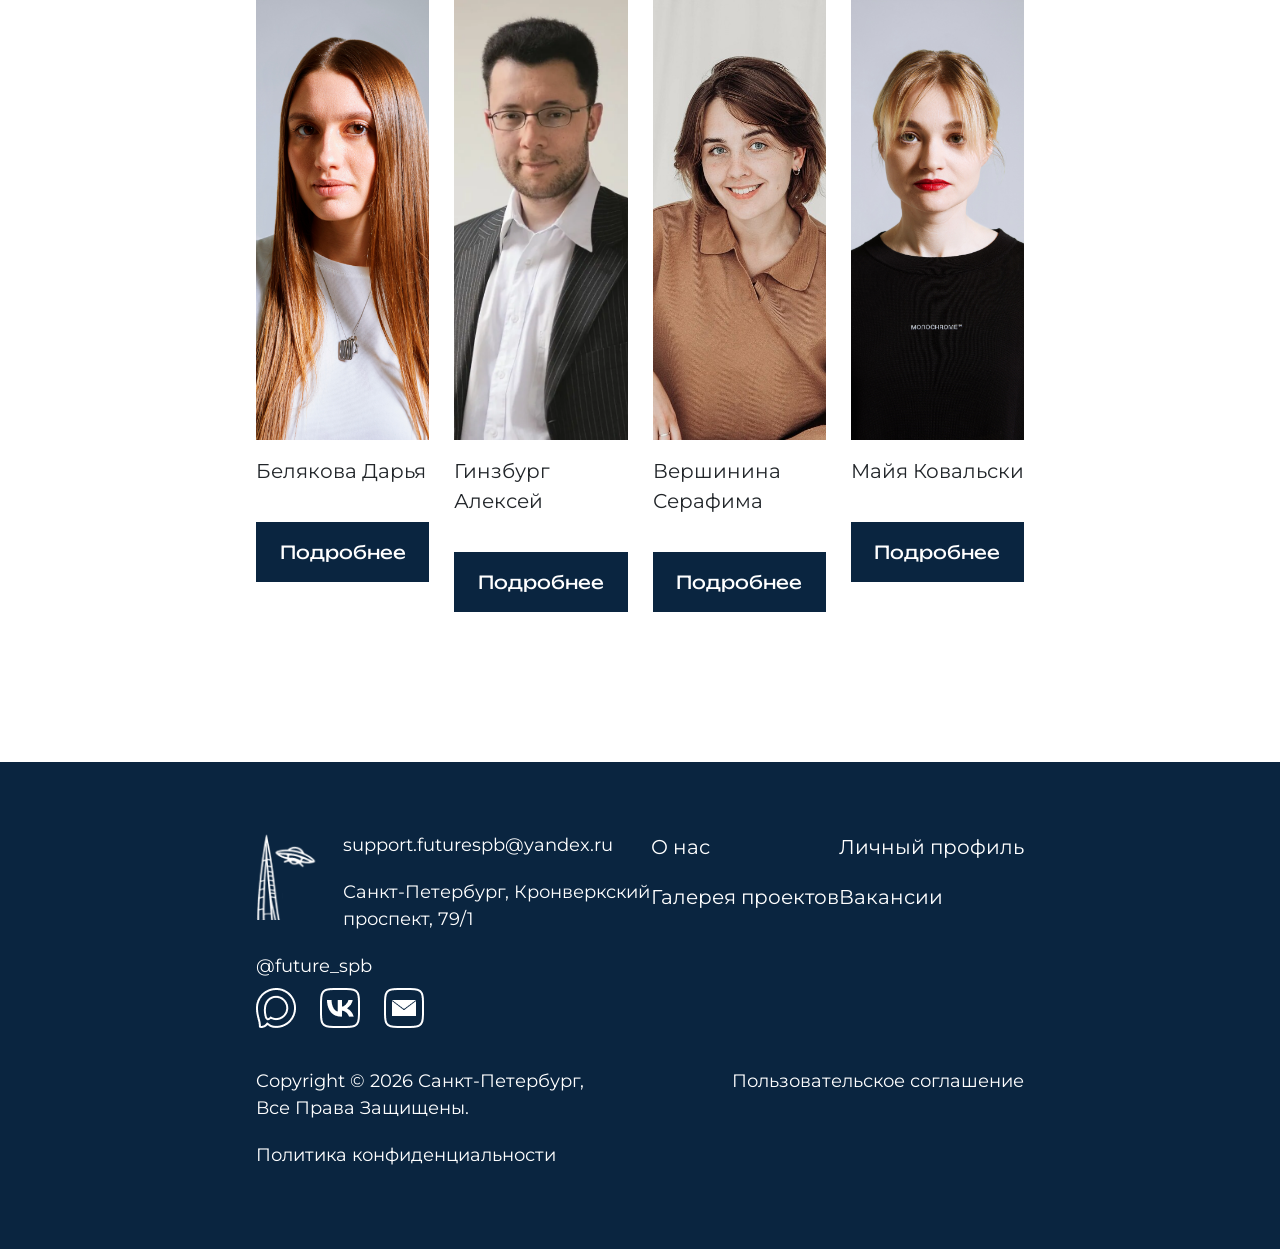
==== commit 6ce25d23: "index.html" ====
--- a/index.html
+++ b/index.html
@@ -41,7 +41,7 @@
                 <div class="banner_block">
                     <img class="img_homebanner" src="img/banner.jpg" alt="bannerimg">
                     <h1>Мы создаем будущее<br>Петербурга здесь и сейчас!</h1>
-                    <button class="button_homebanner">В галерею</button>
+                    <button class="button_homebanner"><a href="gallery.html">В галерею<a></button>
                 </div>
             </div>
         </section>
@@ -218,4 +218,4 @@
     </footer>
     <script src="script.js"></script>
 </body>
-</html>+</html>
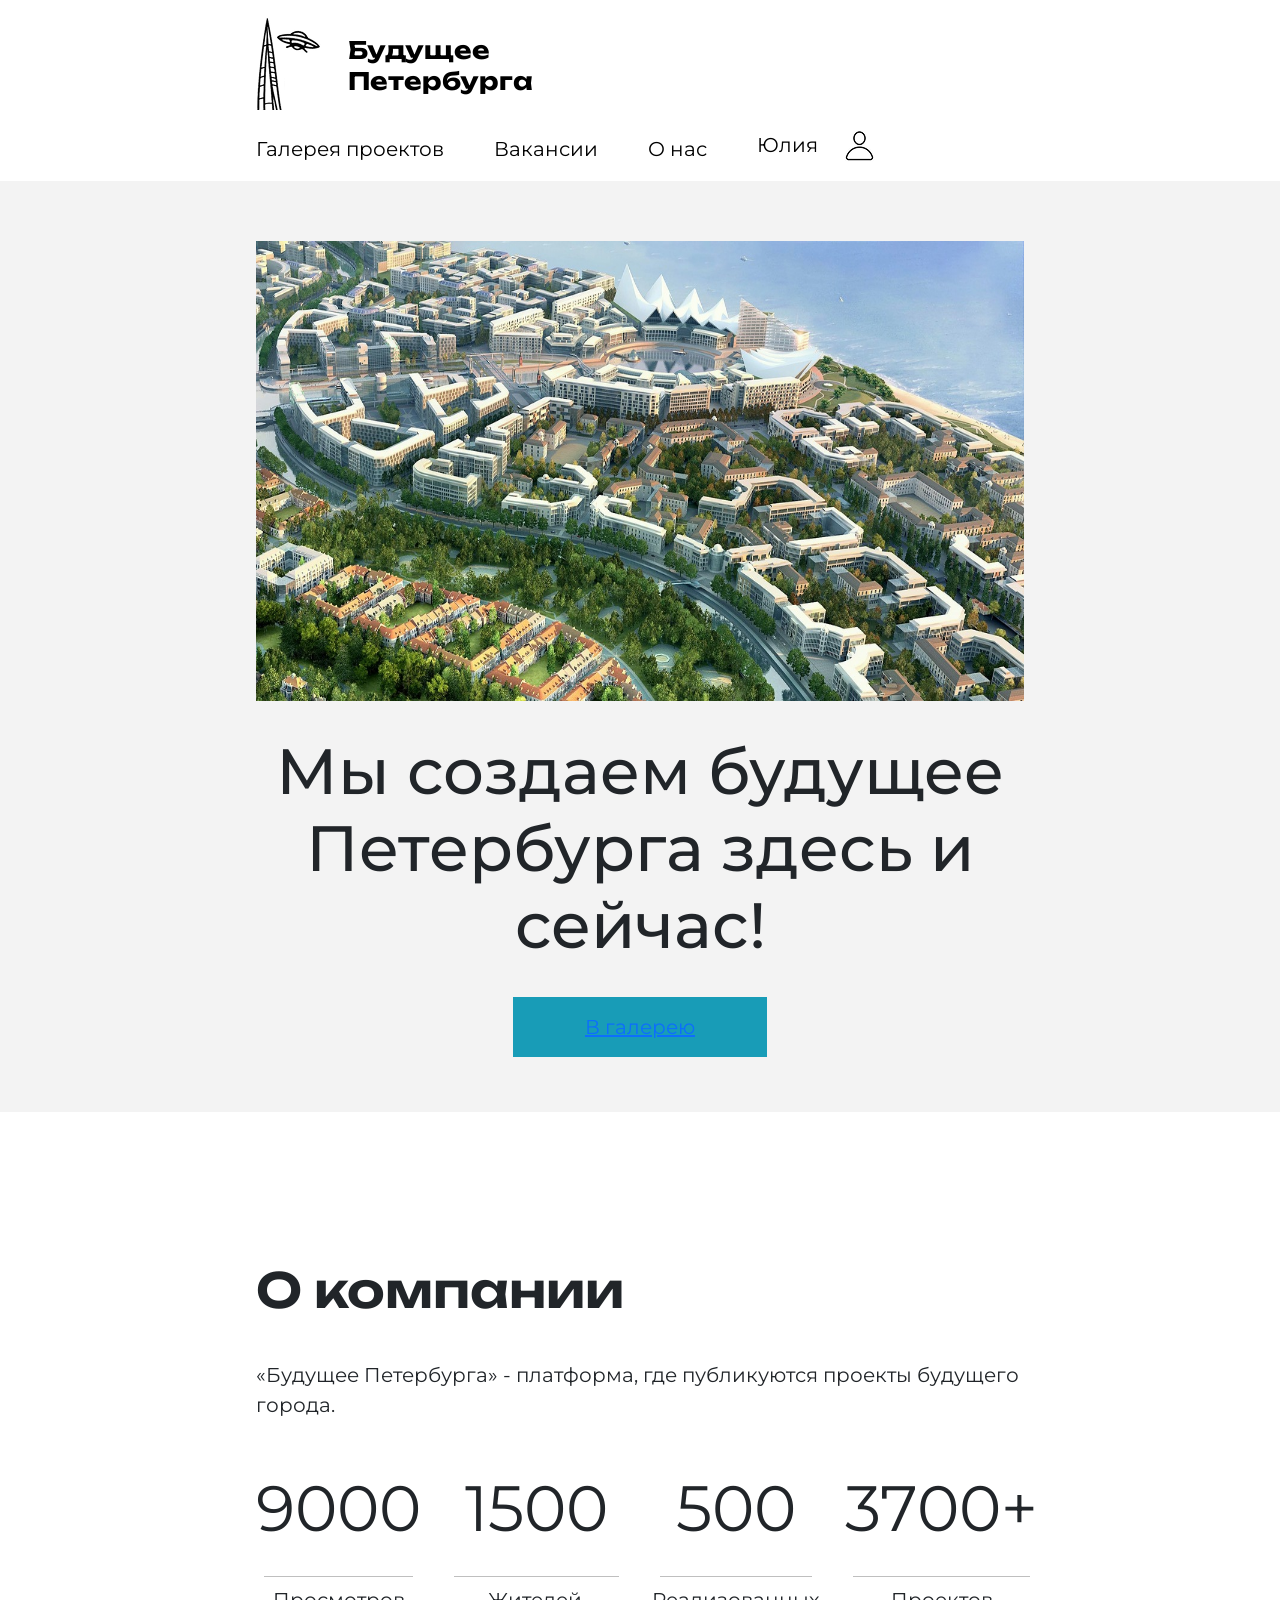
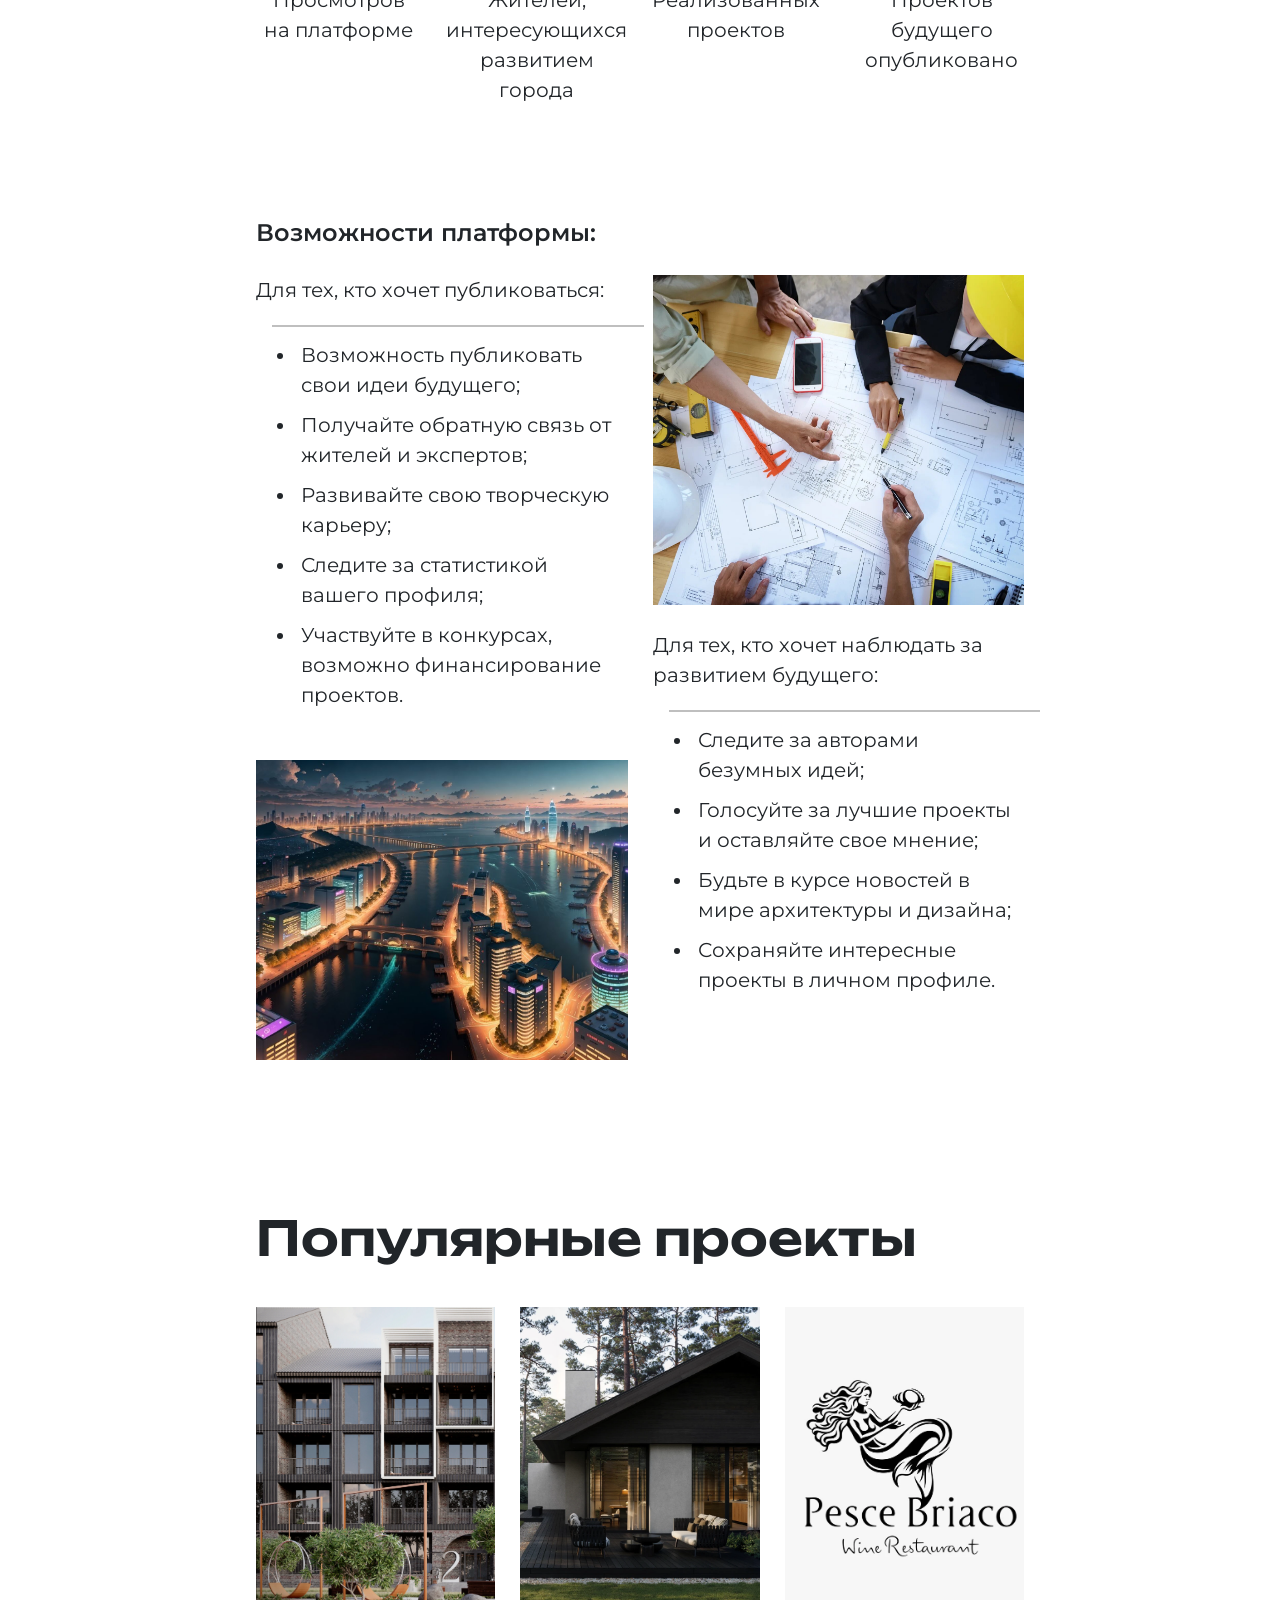
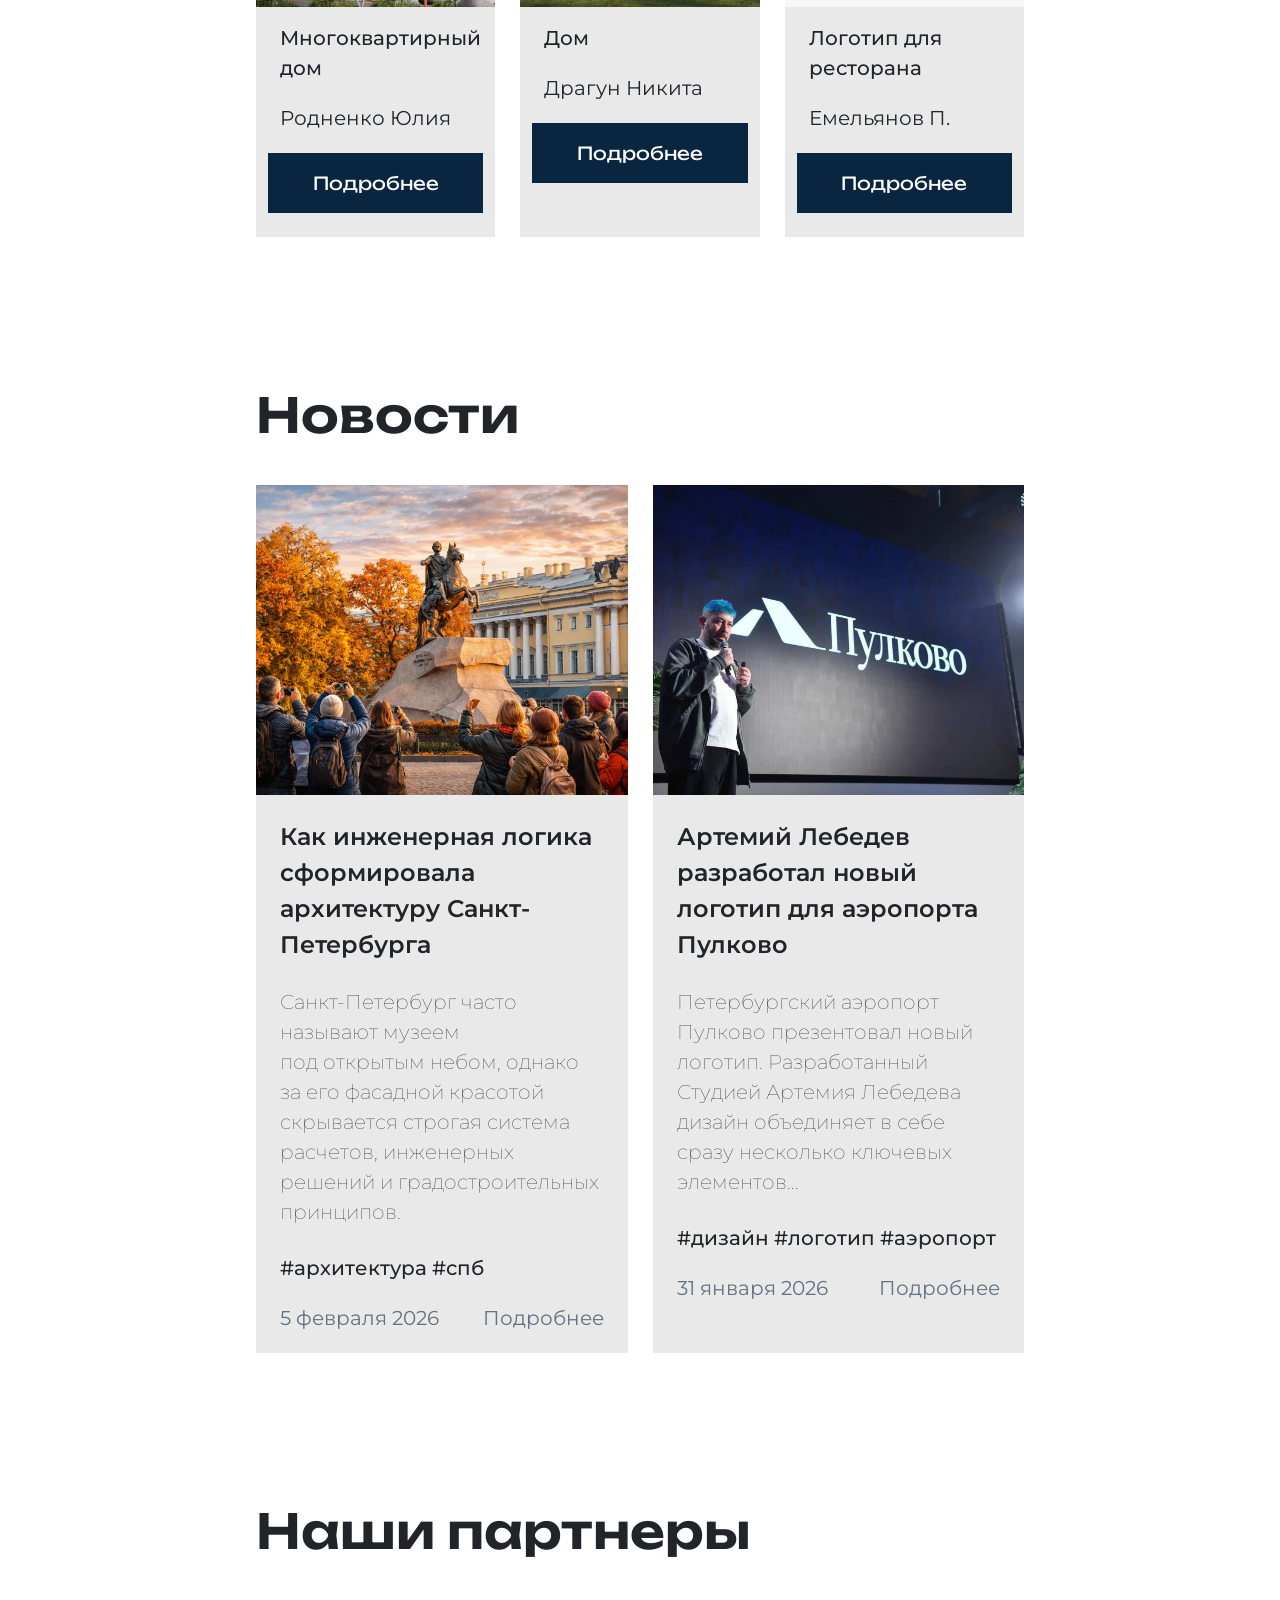
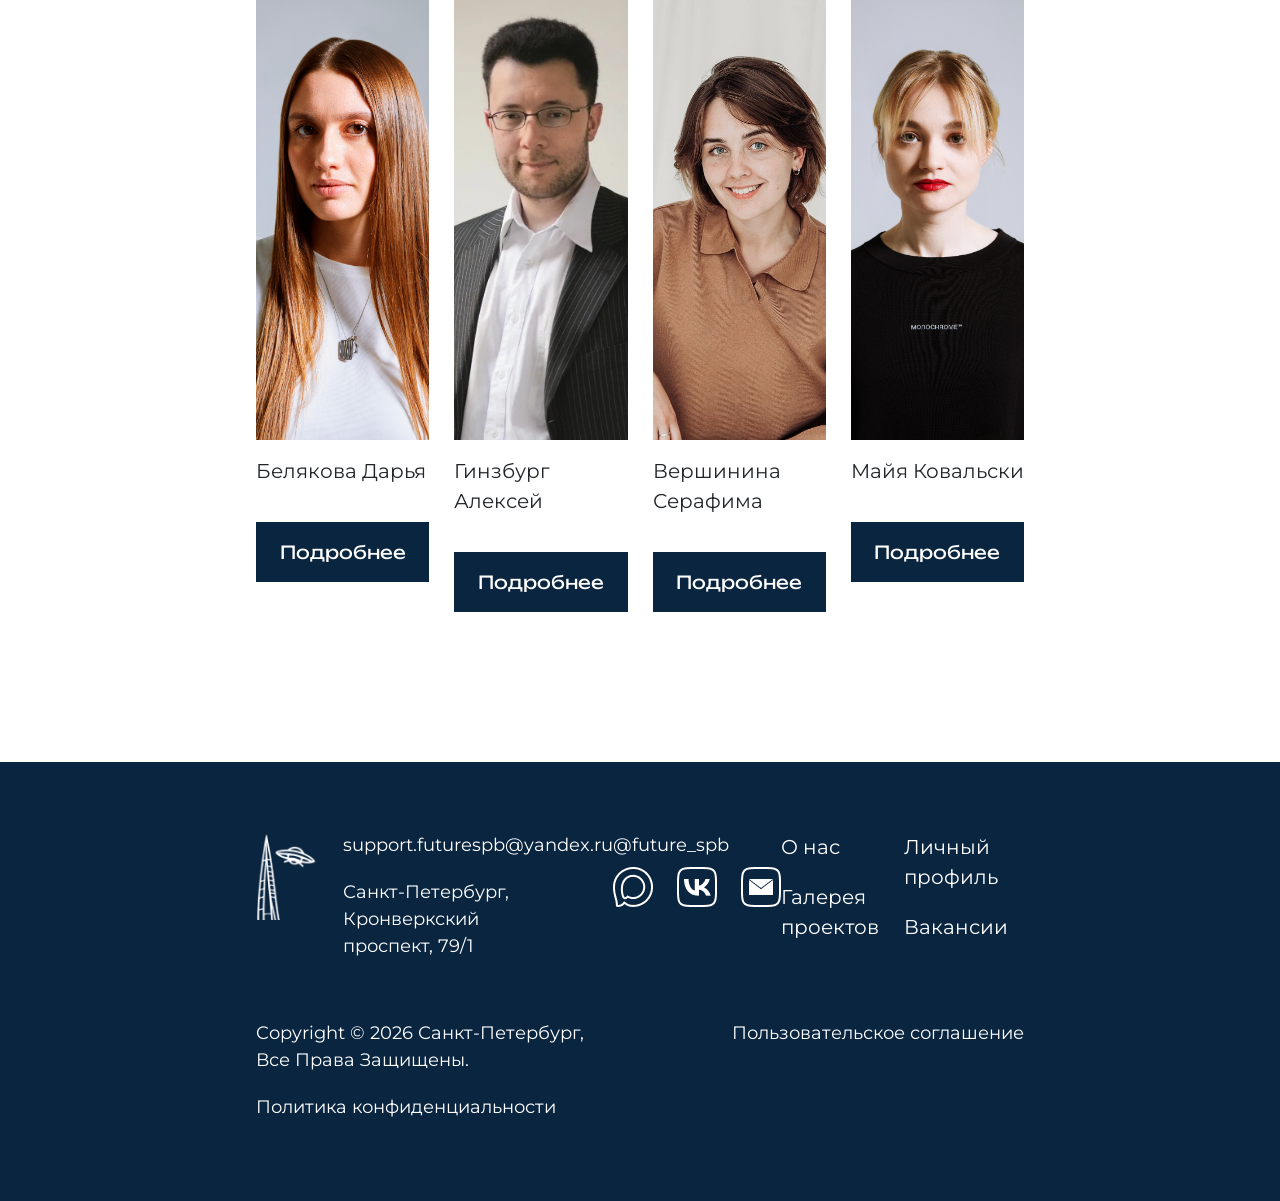
==== commit 32ce6c79: "index.html" ====
--- a/index.html
+++ b/index.html
@@ -41,7 +41,7 @@
                 <div class="banner_block">
                     <img class="img_homebanner" src="img/banner.jpg" alt="bannerimg">
                     <h1>Мы создаем будущее<br>Петербурга здесь и сейчас!</h1>
-                    <button class="button_homebanner"><a href="gallery.html">В галерею<a></button>
+                    <button class="button_homebanner"><a href="gallery.html">В галерею</a></button>
                 </div>
             </div>
         </section>
